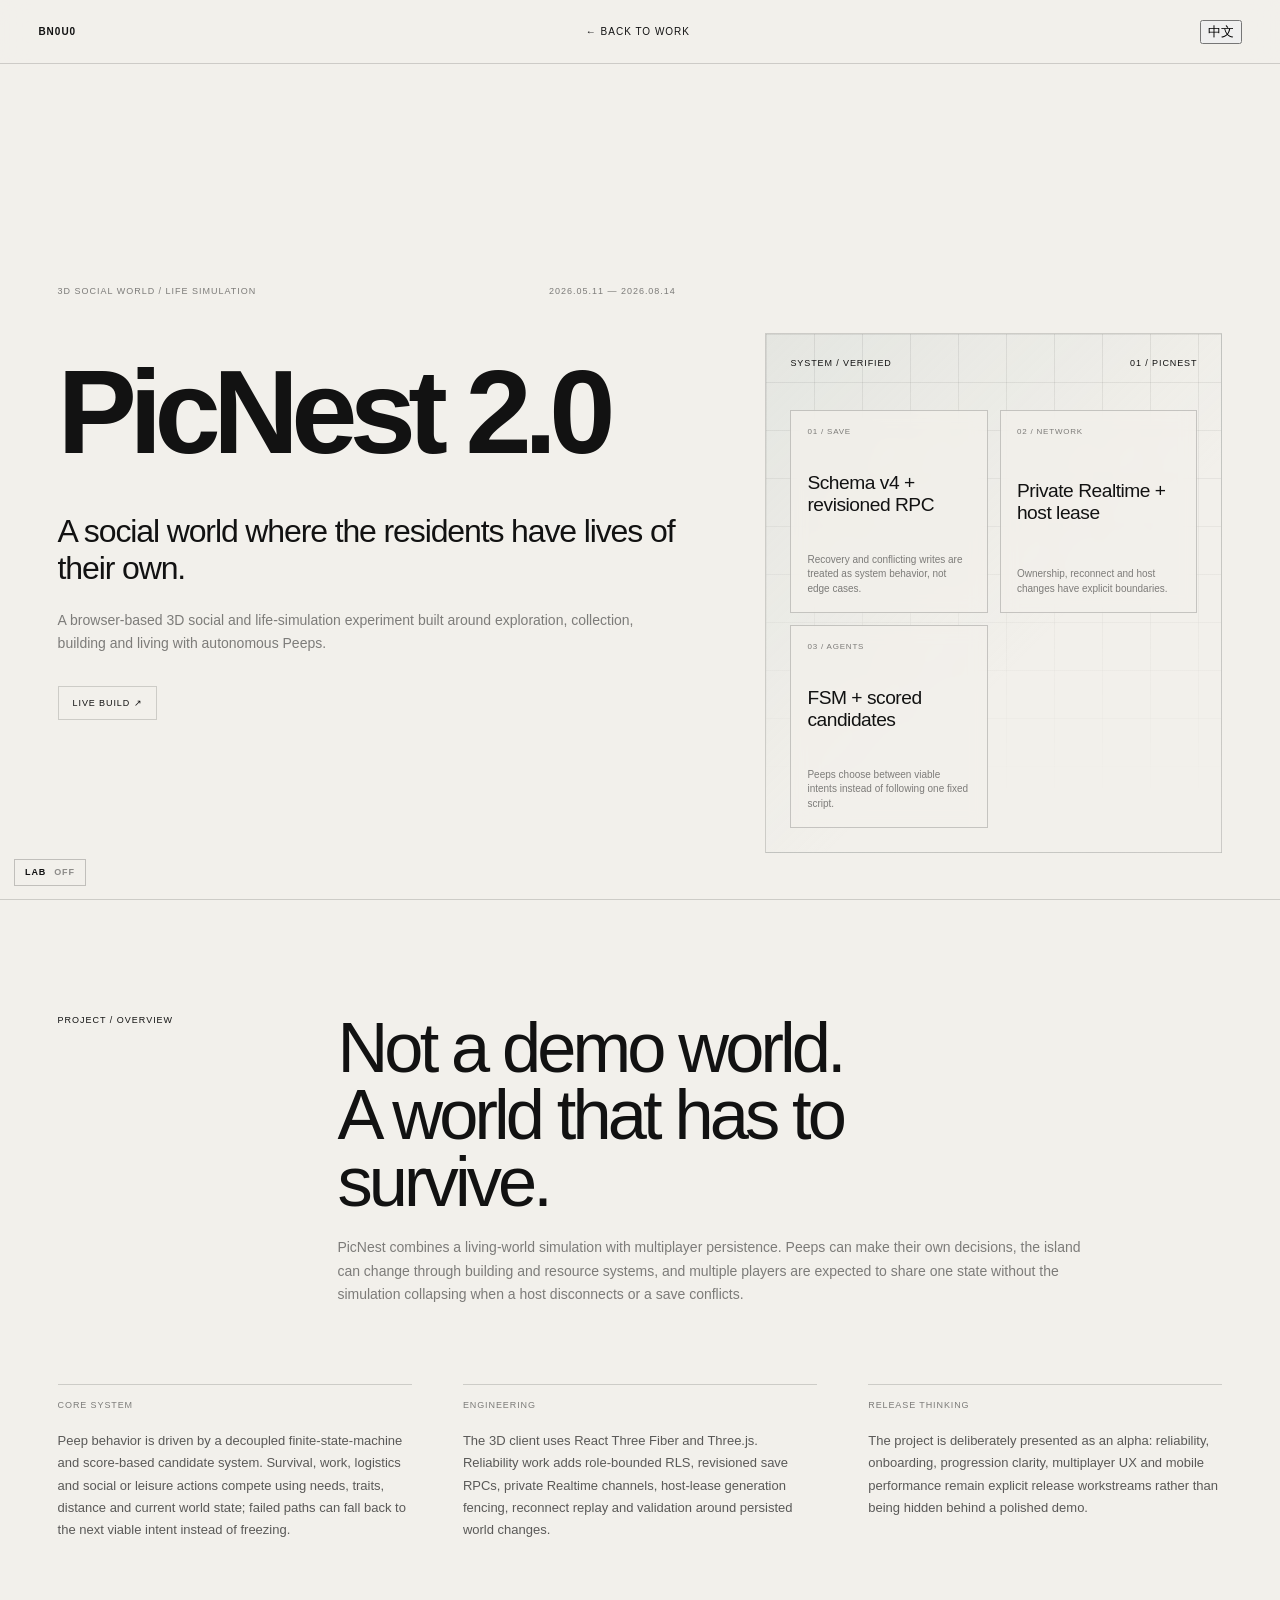
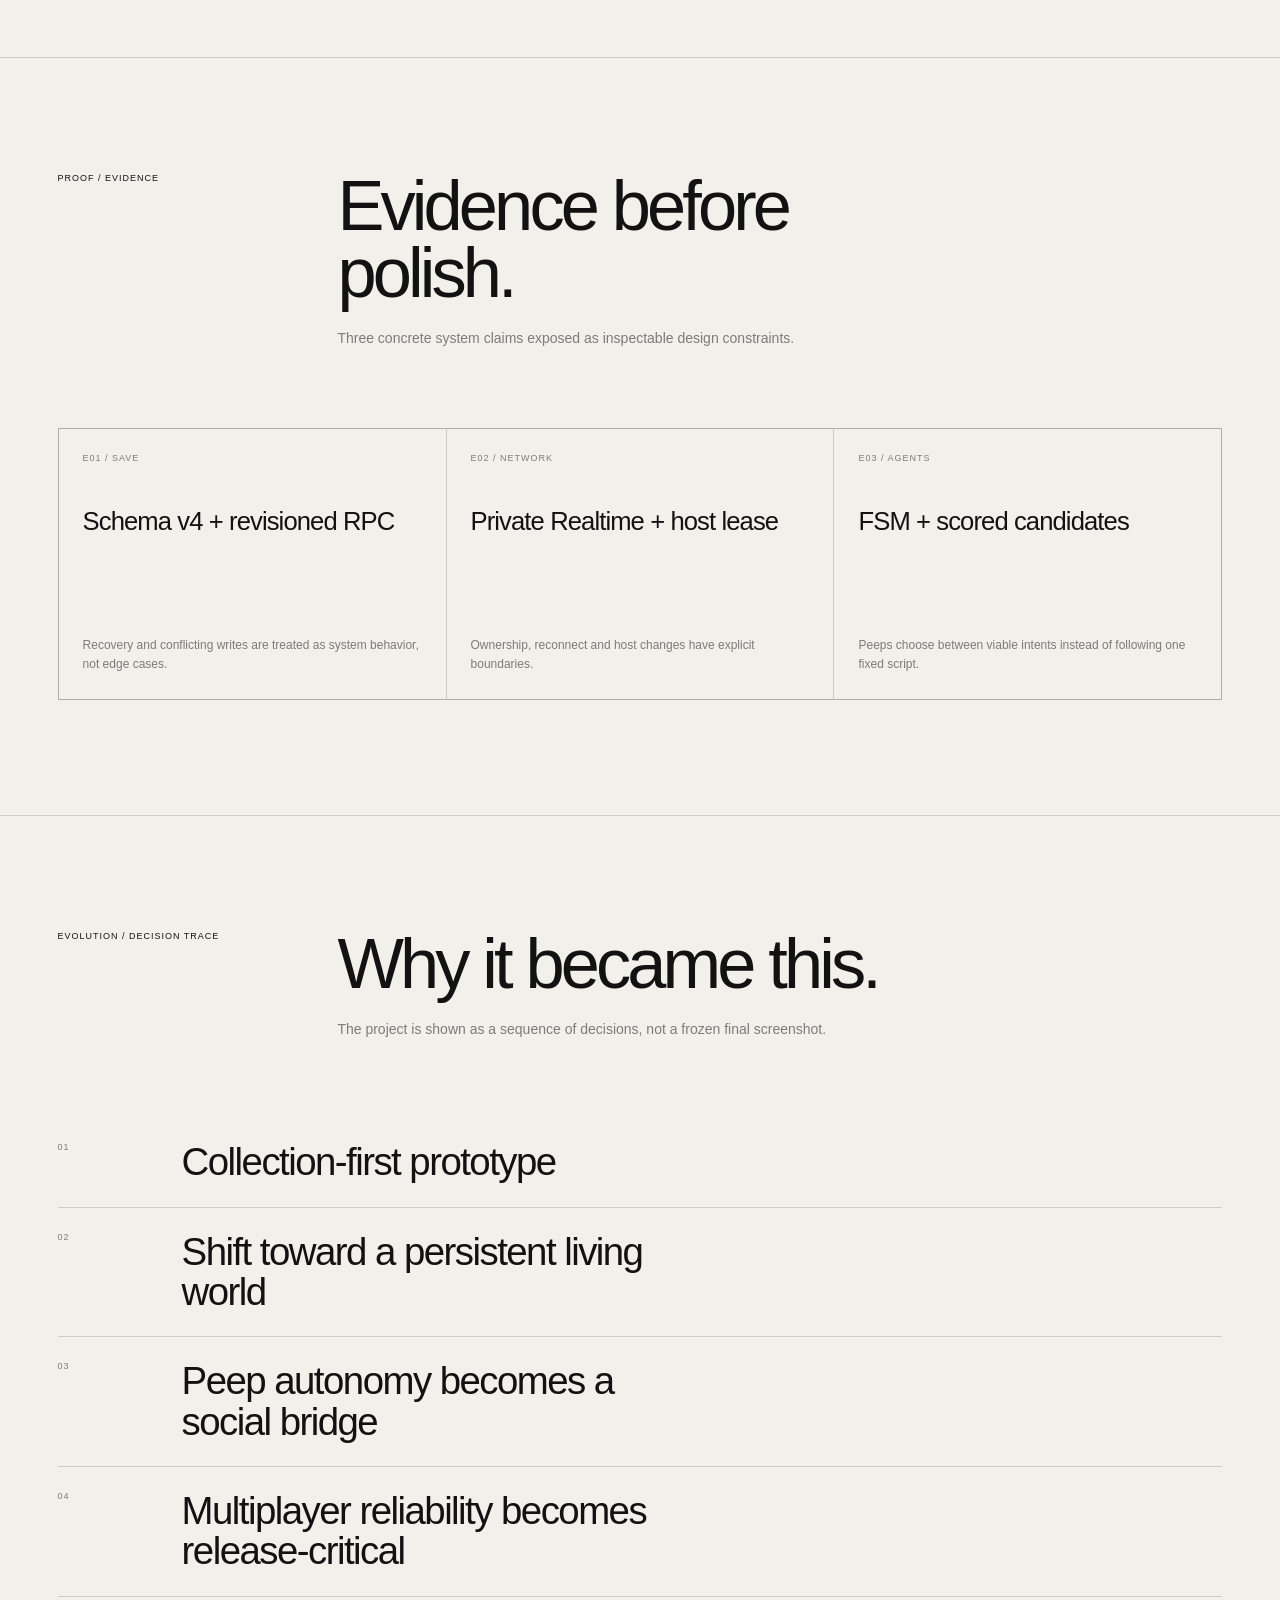
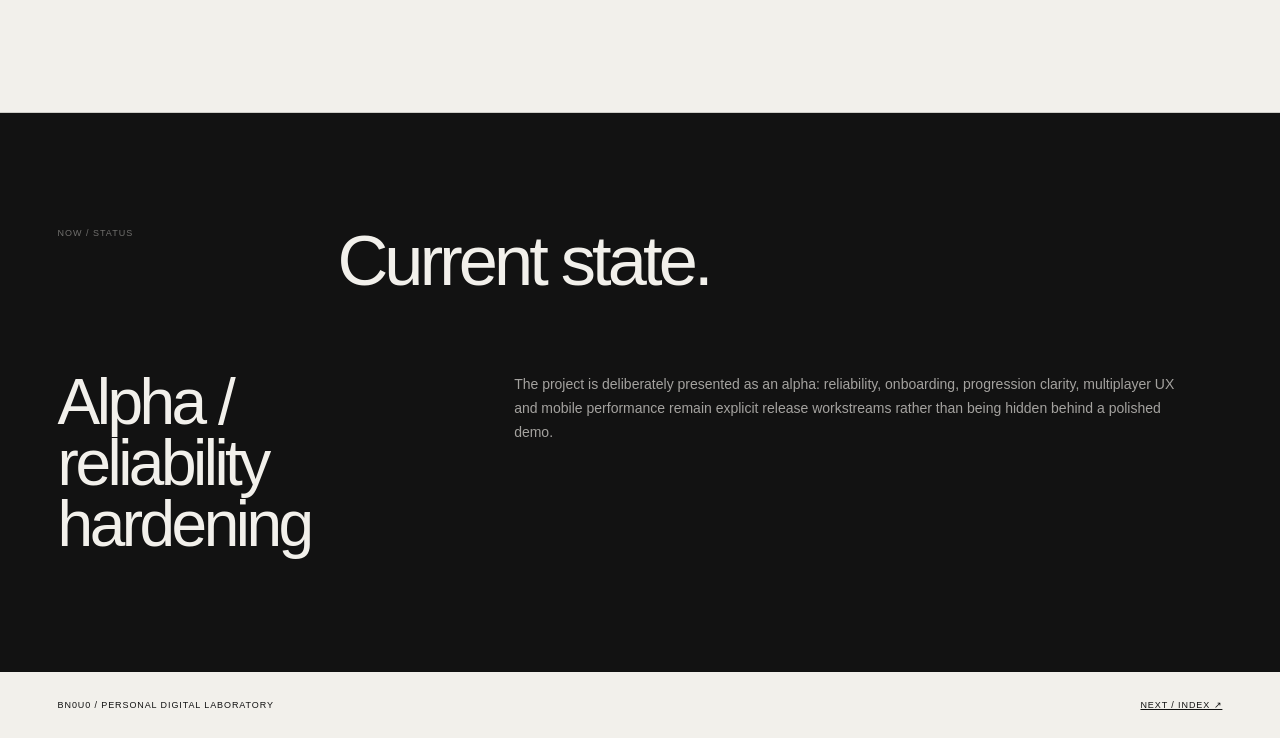
==== work/picnest.html @ 04b7c702 "Build digital lab foundation and case studies" ====
<!doctype html>
<html lang="en">
<head>
  <meta charset="UTF-8" />
  <meta name="viewport" content="width=device-width,initial-scale=1" />
  <meta name="theme-color" content="#f2f0eb" />
  <title>PicNest 2.0 — BN0U0</title>
  <meta name="description" content="PicNest 2.0 — a persistent 3D social world with autonomous Peeps, multiplayer state and reliability systems." />
  <link rel="canonical" href="https://personal-website-eta-navy-67.vercel.app/work/picnest" />
  <meta property="og:type" content="article" /><meta property="og:title" content="PicNest 2.0 — BN0U0" /><meta property="og:description" content="A persistent 3D social world with autonomous Peeps and hardened multiplayer." /><meta property="og:url" content="https://personal-website-eta-navy-67.vercel.app/work/picnest" />
  <link rel="icon" type="image/svg+xml" href="/assets/favicon.svg" />
  <link rel="stylesheet" href="/styles/project-page.css" /><link rel="stylesheet" href="/styles/lab-lens.css" />
  <script type="application/ld+json">{"@context":"https://schema.org","@type":"CreativeWork","name":"PicNest 2.0","creator":{"@type":"Person","name":"BN0U0"},"description":"A persistent 3D social world with autonomous Peeps and hardened multiplayer.","url":"https://personal-website-eta-navy-67.vercel.app/work/picnest"}</script>
</head>
<body data-project-page="picnest">
  <header class="case-header"><a class="case-header__brand" href="/">BN0U0</a><a class="case-back" href="/#work">← Back to work</a><button class="lang-toggle" type="button">中文</button></header>
  <main class="case-main">
    <section class="case-hero"><div class="case-hero__copy"><div class="case-kicker"><span class="case-kicker__type">3D social world / Life simulation</span><span class="case-period">2026.05.11 — 2026.08.14</span></div><h1 class="case-title">PicNest 2.0</h1><p class="case-headline">A social world where the residents have lives of their own.</p><p class="case-description">A browser-based 3D social and life-simulation experiment built around exploration, collection, building and living with autonomous Peeps.</p><div class="case-actions"><a href="https://picnest-2-0.vercel.app" target="_blank" rel="noopener noreferrer">LIVE BUILD ↗</a></div></div><div class="case-system"><div class="case-system__head"><span class="case-system__label">SYSTEM / VERIFIED</span><span>01 / PICNEST</span></div><div class="case-system__nodes"><article class="system-node"><span>01 / SAVE</span><strong>Schema v4 + revisioned RPC</strong><p>Recovery and conflicting writes are treated as system behavior.</p></article><article class="system-node"><span>02 / NETWORK</span><strong>Private Realtime + host lease</strong><p>Ownership, reconnect and host changes have explicit boundaries.</p></article><article class="system-node"><span>03 / AGENTS</span><strong>FSM + scored candidates</strong><p>Peeps choose between viable intents instead of one fixed script.</p></article></div></div></section>
    <section class="case-section"><div class="section-head"><span class="section-kicker" data-section-label="overview">PROJECT / OVERVIEW</span><div><h2>Not a demo world. A world that has to survive.</h2><p class="overview-copy">PicNest combines a living-world simulation with multiplayer persistence. Peeps can make their own decisions, the island can change through building and resource systems, and multiple players are expected to share one state without the simulation collapsing when a host disconnects or a save conflicts.</p></div></div><div class="story-grid"><article><h3>Core system</h3><p class="core-copy">Peep behavior is driven by a decoupled FSM and score-based candidate system.</p></article><article><h3>Engineering</h3><p class="engineering-copy">The client uses React Three Fiber and Three.js with revisioned persistence and private realtime boundaries.</p></article><article><h3>Release thinking</h3><p class="status-copy">Reliability, onboarding, progression clarity and mobile performance remain explicit alpha workstreams.</p></article></div></section>
    <section class="case-section"><div class="section-head"><span class="section-kicker" data-section-label="evidence">PROOF / EVIDENCE</span><div><h2>Evidence before polish.</h2><p>Three concrete system claims exposed as inspectable design constraints.</p></div></div><div class="evidence-grid"></div></section>
    <section class="case-section"><div class="section-head"><span class="section-kicker" data-section-label="decision">EVOLUTION / DECISION TRACE</span><div><h2>Why it became this.</h2><p>The project is shown as a sequence of decisions, not a frozen final screenshot.</p></div></div><ol class="decision-list"></ol></section>
    <section class="case-section case-status"><div class="section-head"><span class="section-kicker" data-section-label="status">NOW / STATUS</span><div><h2>Current state.</h2></div></div><div class="status-grid"><strong class="status-title">Alpha / reliability hardening</strong><p class="status-copy">Reliability, onboarding, progression clarity, multiplayer UX and mobile performance remain explicit release workstreams.</p></div></section>
  </main>
  <footer class="case-footer"><span>BN0U0 / PERSONAL DIGITAL LABORATORY</span><a href="/#work">NEXT / INDEX ↗</a></footer>
  <script src="/data/projects.js"></script><script src="/scripts/project-page.js"></script><script src="/scripts/lab-lens.js"></script>
</body></html>
---- styles/project-page.css ----
@view-transition{navigation:auto}
*{box-sizing:border-box}
:root{--paper:#f2f0eb;--ink:#121212;--muted:rgba(18,18,18,.52);--line:rgba(18,18,18,.16);--sage:#b4c2be;color-scheme:light}
html{background:var(--paper);color:var(--ink);font-family:Arial,Helvetica,sans-serif;scroll-behavior:smooth}
body{margin:0;background:var(--paper);color:var(--ink)}
a{color:inherit}
.case-header{position:fixed;inset:0 0 auto;z-index:20;height:64px;padding:0 clamp(18px,3vw,48px);display:flex;align-items:center;justify-content:space-between;border-bottom:1px solid var(--line);background:rgba(242,240,235,.88);backdrop-filter:blur(14px);-webkit-backdrop-filter:blur(14px)}
.case-header a{text-decoration:none;font-size:10px;letter-spacing:.1em;text-transform:uppercase}
.case-header__brand{font-weight:800}
.case-main{padding-top:64px}
.case-hero{min-height:calc(100svh - 64px);padding:clamp(42px,7vw,108px) clamp(18px,4.5vw,72px) 46px;display:grid;grid-template-columns:minmax(0,1.15fr) minmax(280px,.85fr);gap:clamp(42px,7vw,110px);align-items:end;border-bottom:1px solid var(--line)}
.case-hero__copy{align-self:center}
.case-kicker,.case-meta,.section-kicker,.evidence-card span,.decision-list span{font-size:9px;line-height:1.25;letter-spacing:.11em;text-transform:uppercase}
.case-kicker{display:flex;justify-content:space-between;gap:20px;color:var(--muted)}
.case-title{margin:clamp(34px,5vw,72px) 0 0;font-size:clamp(56px,9.3vw,154px);font-weight:600;line-height:.84;letter-spacing:-.065em;max-width:11ch;view-transition-name:project-title}
.case-headline{margin:clamp(30px,4vw,58px) 0 0;max-width:700px;font-size:clamp(21px,2.5vw,38px);line-height:1.15;letter-spacing:-.035em}
.case-description{margin:22px 0 0;max-width:650px;font-size:14px;line-height:1.7;color:var(--muted)}
.case-actions{margin-top:30px;display:flex;gap:9px;flex-wrap:wrap}.case-actions a{padding:11px 14px;border:1px solid var(--line);text-decoration:none;font-size:9px;letter-spacing:.1em;text-transform:uppercase;transition:background .25s ease,color .25s ease}.case-actions a:hover,.case-actions a:focus-visible{background:var(--ink);color:var(--paper)}
.case-system{min-height:520px;position:relative;padding:24px;border:1px solid var(--line);overflow:hidden;background:linear-gradient(135deg,rgba(180,194,190,.22),transparent 60%)}
.case-system::before{content:"";position:absolute;inset:0;background-image:linear-gradient(to right,rgba(18,18,18,.08) 1px,transparent 1px),linear-gradient(to bottom,rgba(18,18,18,.08) 1px,transparent 1px);background-size:48px 48px;mask-image:linear-gradient(to bottom,black,transparent 90%)}
.case-system__head{position:relative;z-index:2;display:flex;justify-content:space-between;font-size:9px;letter-spacing:.1em;text-transform:uppercase}
.case-system__nodes{position:absolute;inset:76px 24px 24px;display:grid;grid-template-columns:repeat(2,1fr);grid-auto-rows:1fr;gap:12px}
.system-node{position:relative;display:flex;flex-direction:column;justify-content:space-between;padding:16px;border:1px solid rgba(18,18,18,.2);background:rgba(242,240,235,.78);backdrop-filter:blur(8px)}
.system-node span{font-size:8px;letter-spacing:.1em;color:var(--muted)}.system-node strong{font-size:clamp(15px,1.5vw,22px);font-weight:500;letter-spacing:-.025em}.system-node p{margin:0;font-size:10px;line-height:1.45;color:var(--muted)}
.case-section{padding:clamp(68px,9vw,140px) clamp(18px,4.5vw,72px);border-bottom:1px solid var(--line)}
.section-head{display:grid;grid-template-columns:minmax(120px,.28fr) 1fr;gap:32px;align-items:start;margin-bottom:clamp(42px,6vw,86px)}
.section-head h2{margin:0;font-size:clamp(34px,5.5vw,86px);line-height:.95;letter-spacing:-.055em;font-weight:500;max-width:14ch}.section-head p{margin:20px 0 0;max-width:750px;font-size:14px;line-height:1.7;color:var(--muted)}
.story-grid{display:grid;grid-template-columns:repeat(3,minmax(0,1fr));gap:clamp(24px,4vw,64px)}.story-grid article{border-top:1px solid var(--line);padding-top:15px}.story-grid h3{margin:0;font-size:9px;letter-spacing:.1em;text-transform:uppercase;font-weight:500;color:var(--muted)}.story-grid p{margin:20px 0 0;font-size:13px;line-height:1.72;color:rgba(18,18,18,.68)}
.evidence-grid{display:grid;grid-template-columns:repeat(3,minmax(0,1fr));gap:1px;background:var(--line);border:1px solid var(--line)}.evidence-card{min-height:270px;padding:24px;background:var(--paper);display:flex;flex-direction:column}.evidence-card span{color:var(--muted)}.evidence-card strong{margin-top:44px;font-size:clamp(20px,2vw,30px);line-height:1.05;letter-spacing:-.035em;font-weight:500}.evidence-card p{margin:auto 0 0;padding-top:40px;font-size:12px;line-height:1.6;color:var(--muted)}
.decision-list{list-style:none;margin:0;padding:0}.decision-list li{display:grid;grid-template-columns:100px 1fr;gap:24px;padding:24px 0;border-bottom:1px solid var(--line)}.decision-list span{color:var(--muted)}.decision-list p{margin:0;font-size:clamp(22px,3vw,46px);line-height:1.05;letter-spacing:-.04em;max-width:22ch}
.case-status{background:var(--ink);color:var(--paper)}.case-status .section-kicker,.case-status .case-meta{color:rgba(242,240,235,.42)}.status-grid{display:grid;grid-template-columns:.5fr 1fr;gap:clamp(32px,8vw,120px)}.status-grid strong{font-size:clamp(30px,5vw,76px);font-weight:500;letter-spacing:-.055em;line-height:.96}.status-grid p{margin:0;max-width:680px;color:rgba(242,240,235,.65);font-size:14px;line-height:1.72}
.case-footer{padding:28px clamp(18px,4.5vw,72px);display:flex;justify-content:space-between;gap:22px;font-size:9px;letter-spacing:.1em;text-transform:uppercase}
@media(max-width:850px){.case-hero{grid-template-columns:1fr;min-height:auto}.case-system{min-height:460px}.story-grid,.evidence-grid{grid-template-columns:1fr}.section-head,.status-grid{grid-template-columns:1fr}.decision-list li{grid-template-columns:54px 1fr}.case-title{font-size:clamp(50px,18vw,100px)}.case-footer{flex-direction:column}.case-system__nodes{grid-template-columns:1fr 1fr}}
@media(max-width:520px){.case-system__nodes{grid-template-columns:1fr;grid-auto-rows:auto}.case-system{min-height:690px}.system-node{min-height:125px}.case-kicker{flex-direction:column;gap:5px}.case-header{height:58px}.case-main{padding-top:58px}}
@media(prefers-reduced-motion:reduce){html{scroll-behavior:auto}::view-transition-group(*),::view-transition-old(*),::view-transition-new(*){animation-duration:.01ms!important}}
---- styles/lab-lens.css ----
.lab-lens-toggle{
  position:fixed;left:14px;bottom:14px;z-index:2147483000;
  display:flex;gap:8px;align-items:center;
  border:1px solid rgba(18,18,18,.22);background:rgba(242,240,235,.88);color:#121212;
  padding:8px 10px;font:600 9px/1 Arial,sans-serif;letter-spacing:.1em;
  backdrop-filter:blur(12px);-webkit-backdrop-filter:blur(12px);cursor:pointer;
}
.lab-lens-toggle__state{opacity:.45}
.is-lab-lens .lab-lens-toggle__state{opacity:1}
.lab-lens{position:fixed;inset:0;z-index:2147482000;pointer-events:none;opacity:0;visibility:hidden;transition:opacity 180ms linear,visibility 0s linear 180ms;color:#121212}
.is-lab-lens .lab-lens{opacity:1;visibility:visible;transition:opacity 180ms linear,visibility 0s}
.lab-lens__grid{position:absolute;inset:0;background-image:linear-gradient(to right,rgba(18,18,18,.085) 1px,transparent 1px),linear-gradient(to bottom,rgba(18,18,18,.055) 1px,transparent 1px);background-size:calc(100vw/12) 100%,100% 8vh;mix-blend-mode:multiply}
.lab-lens__cross{position:absolute;background:rgba(18,18,18,.28)}
.lab-lens__cross.x{left:0;right:0;top:50%;height:1px}
.lab-lens__cross.y{top:0;bottom:0;left:50%;width:1px}
.lab-lens__panel{position:absolute;right:14px;bottom:14px;width:min(360px,calc(100vw - 28px));padding:16px;background:rgba(242,240,235,.94);border:1px solid rgba(18,18,18,.2);backdrop-filter:blur(16px);-webkit-backdrop-filter:blur(16px)}
.lab-lens__panel>div:first-child{display:flex;justify-content:space-between;gap:18px;padding-bottom:12px;border-bottom:1px solid rgba(18,18,18,.16)}
.lab-lens__panel span,.lab-lens__panel dt,.lab-lens__panel p{font:500 8px/1.35 Arial,sans-serif;letter-spacing:.1em;text-transform:uppercase}
.lab-lens__panel strong{font:600 9px/1.2 Arial,sans-serif;letter-spacing:.06em}
.lab-lens__panel dl{margin:12px 0 0;display:grid;gap:0}
.lab-lens__panel dl>div{display:grid;grid-template-columns:82px 1fr;gap:12px;padding:8px 0;border-bottom:1px solid rgba(18,18,18,.09)}
.lab-lens__panel dt{opacity:.42}.lab-lens__panel dd{margin:0;font:500 9px/1.35 ui-monospace,SFMono-Regular,Menlo,monospace;overflow-wrap:anywhere}
.lab-lens__panel p{margin:12px 0 0;opacity:.45}.lab-lens__panel kbd{font:inherit;border:1px solid rgba(18,18,18,.25);padding:1px 4px}
@media(max-width:700px){.lab-lens-toggle{left:10px;bottom:10px}.lab-lens__panel{right:10px;bottom:52px;width:calc(100vw - 20px)}.lab-lens__grid{background-size:25vw 100%,100% 10vh}}
@media(prefers-reduced-motion:reduce){.lab-lens{transition:none}}
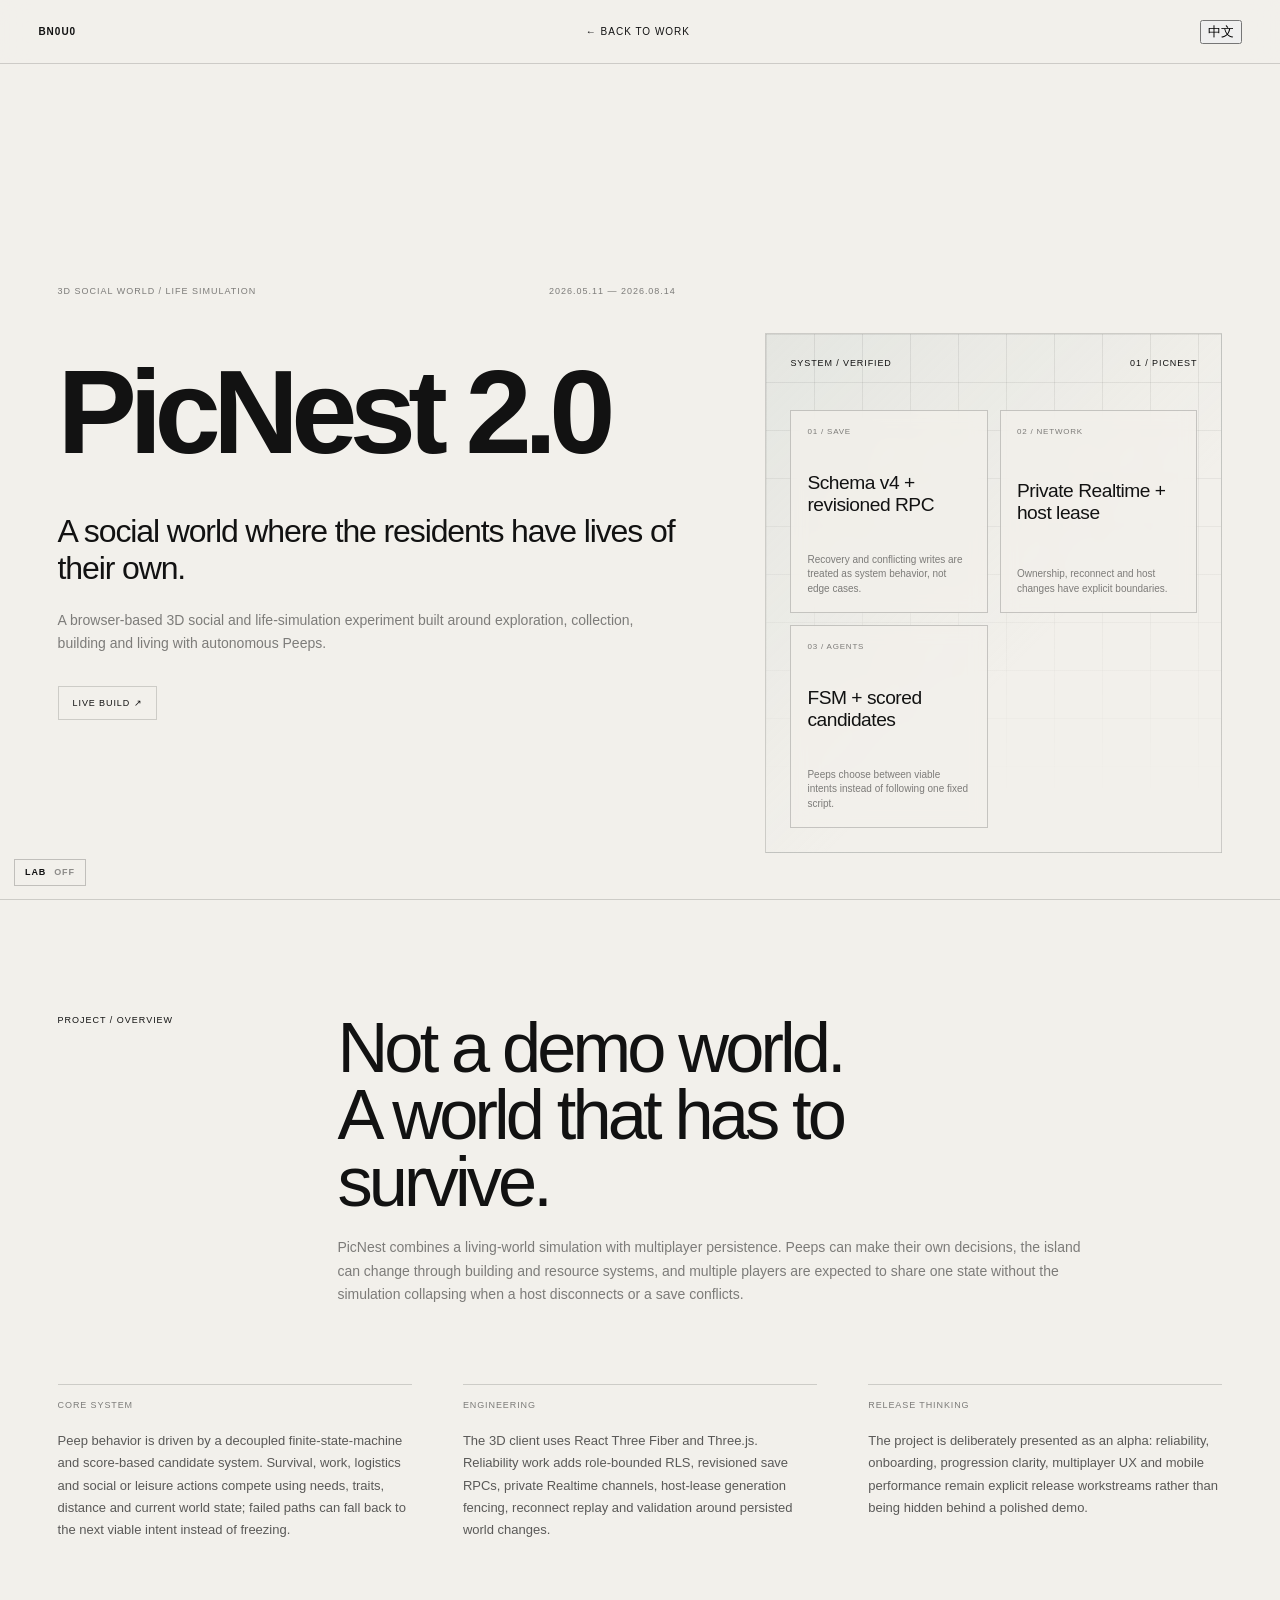
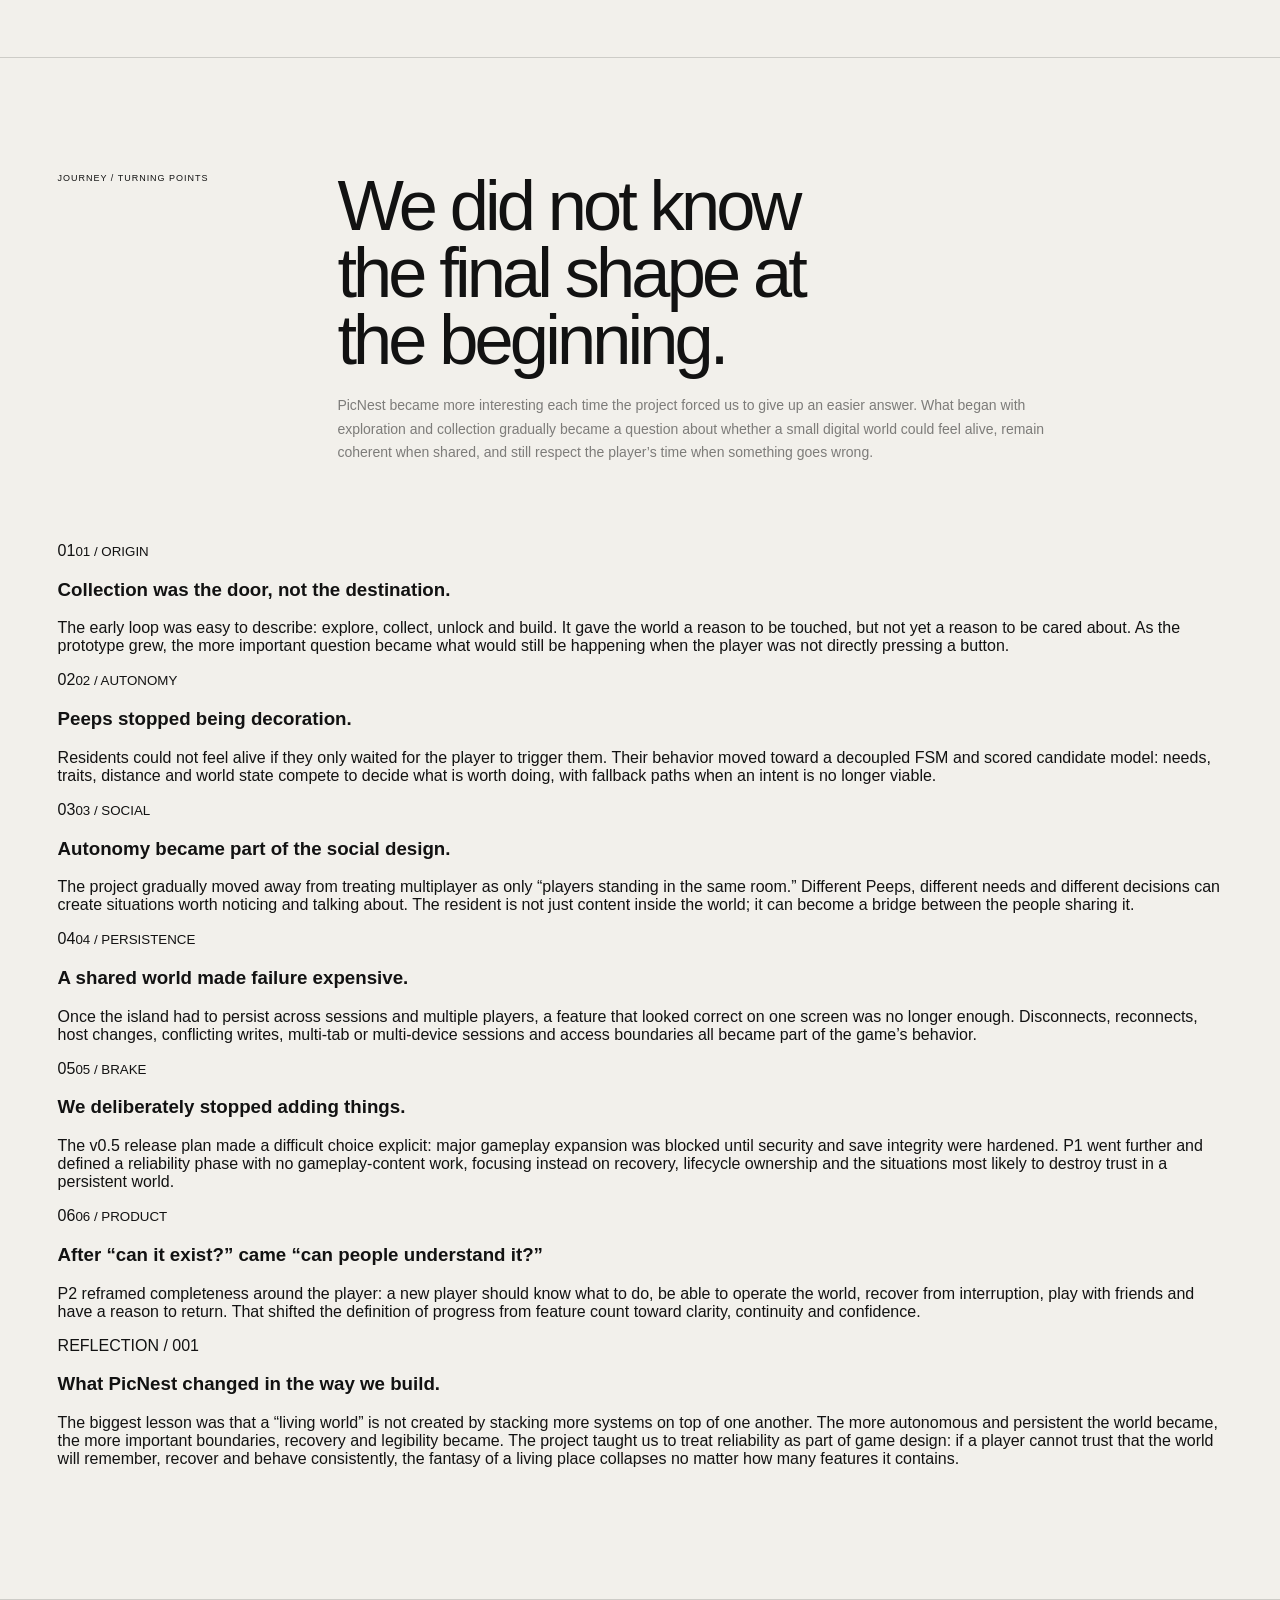
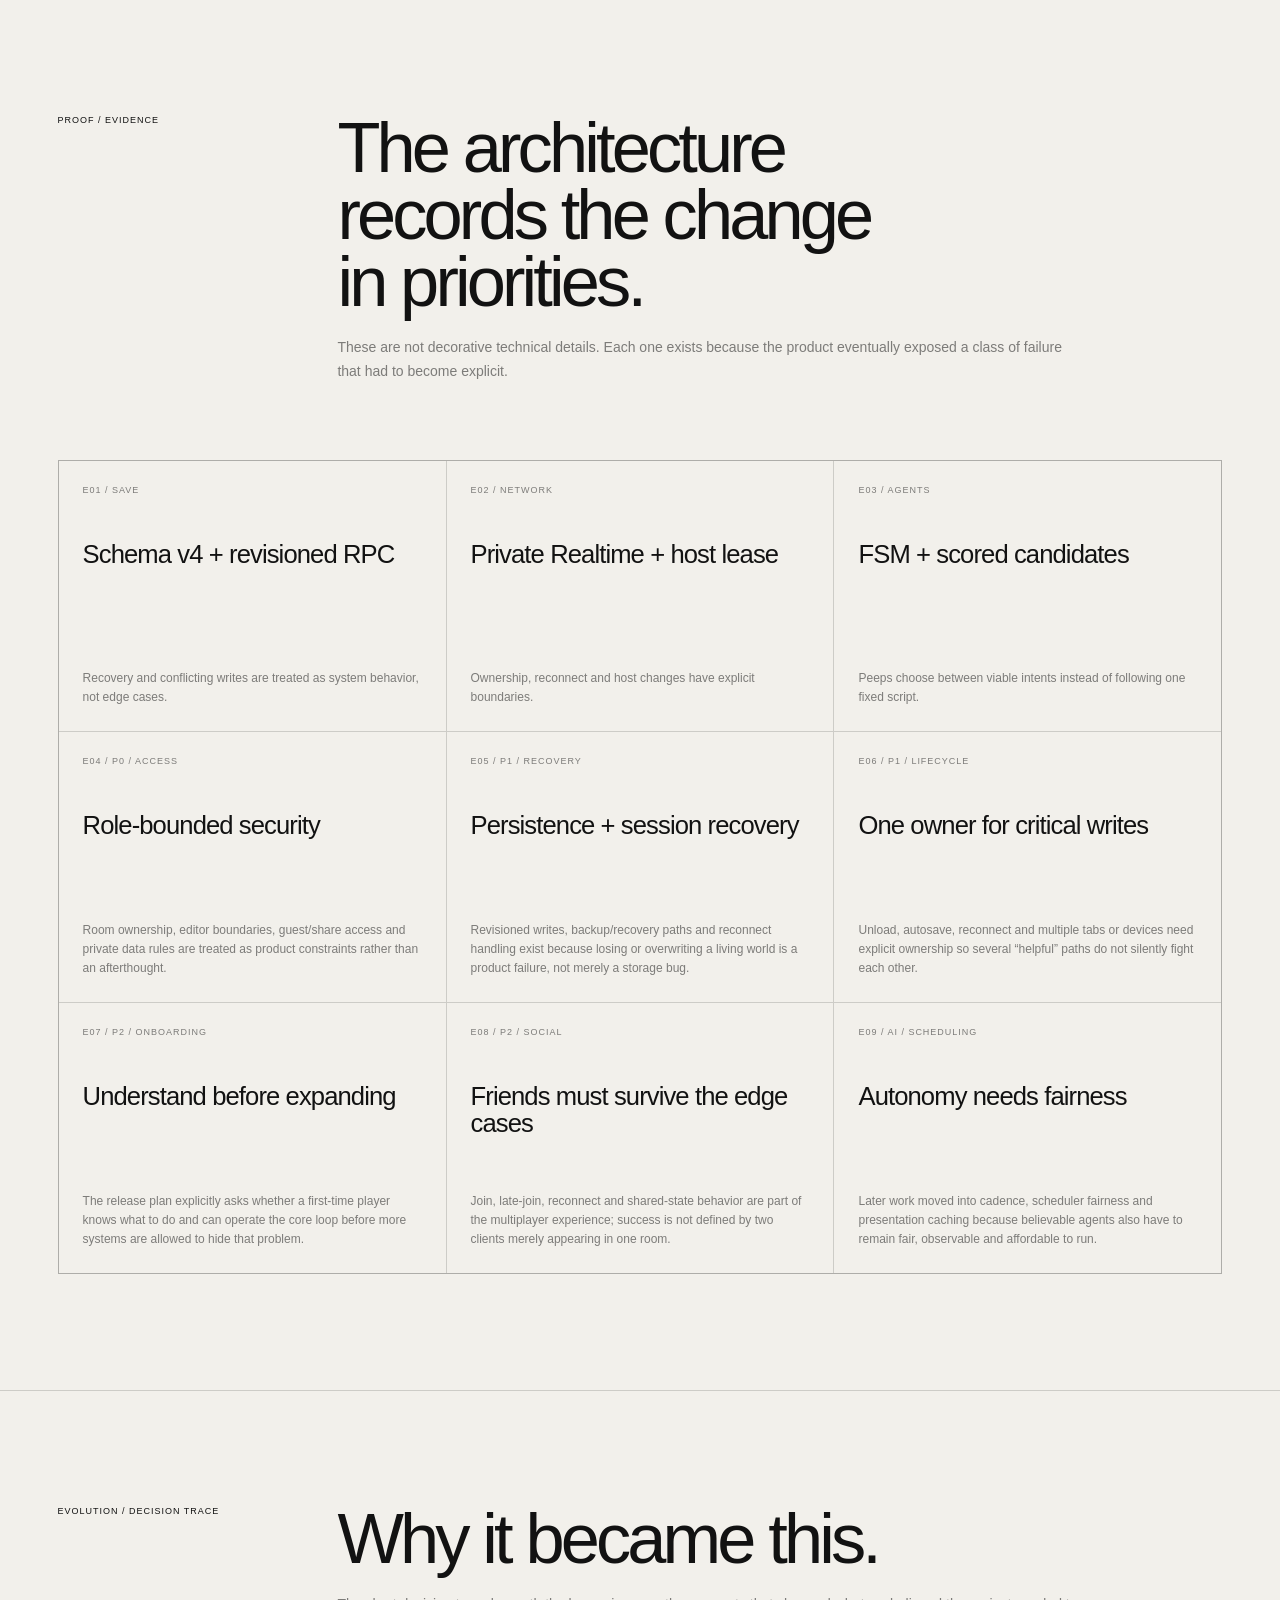
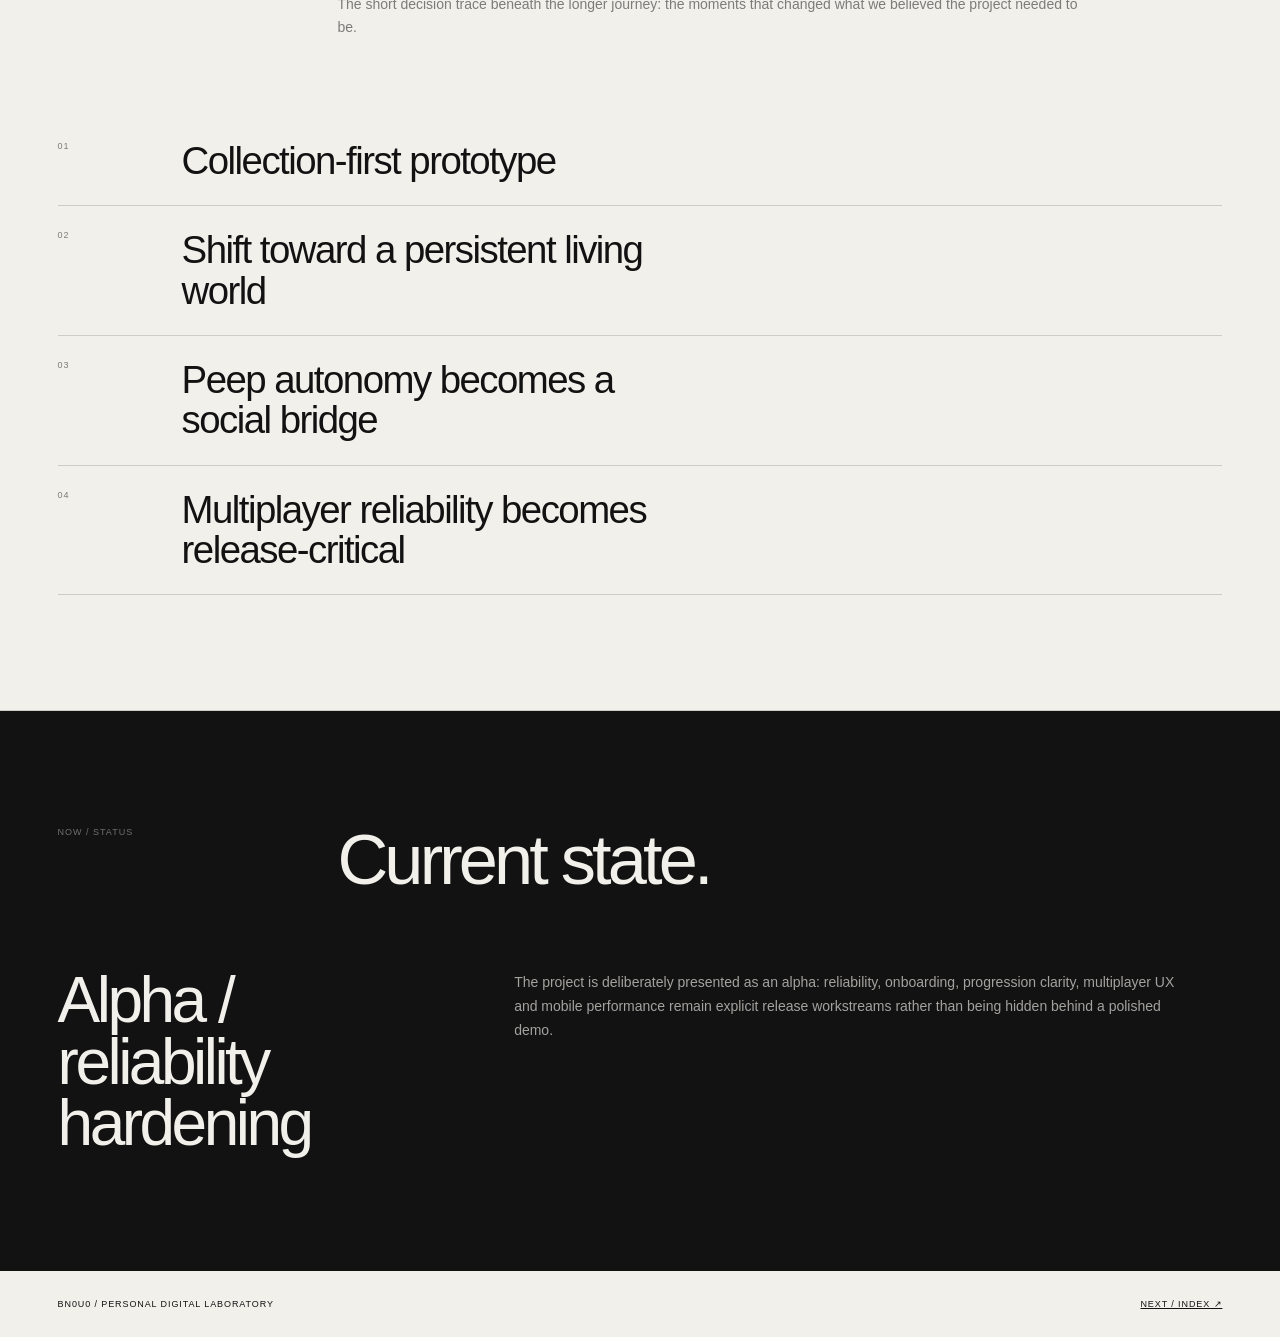
==== commit b5a43675: "Expand PicNest standalone case study structure" ====
--- a/work/picnest.html
+++ b/work/picnest.html
@@ -5,22 +5,93 @@
   <meta name="viewport" content="width=device-width,initial-scale=1" />
   <meta name="theme-color" content="#f2f0eb" />
   <title>PicNest 2.0 — BN0U0</title>
-  <meta name="description" content="PicNest 2.0 — a persistent 3D social world with autonomous Peeps, multiplayer state and reliability systems." />
+  <meta name="description" content="PicNest 2.0 — the evolution of a collection prototype into a persistent 3D social world with autonomous Peeps, multiplayer reliability and explicit release gates." />
   <link rel="canonical" href="https://personal-website-eta-navy-67.vercel.app/work/picnest" />
-  <meta property="og:type" content="article" /><meta property="og:title" content="PicNest 2.0 — BN0U0" /><meta property="og:description" content="A persistent 3D social world with autonomous Peeps and hardened multiplayer." /><meta property="og:url" content="https://personal-website-eta-navy-67.vercel.app/work/picnest" />
+  <meta property="og:type" content="article" />
+  <meta property="og:title" content="PicNest 2.0 — BN0U0" />
+  <meta property="og:description" content="How a collection prototype became a persistent living world — and why reliability eventually became part of the game design." />
+  <meta property="og:url" content="https://personal-website-eta-navy-67.vercel.app/work/picnest" />
   <link rel="icon" type="image/svg+xml" href="/assets/favicon.svg" />
-  <link rel="stylesheet" href="/styles/project-page.css" /><link rel="stylesheet" href="/styles/lab-lens.css" />
-  <script type="application/ld+json">{"@context":"https://schema.org","@type":"CreativeWork","name":"PicNest 2.0","creator":{"@type":"Person","name":"BN0U0"},"description":"A persistent 3D social world with autonomous Peeps and hardened multiplayer.","url":"https://personal-website-eta-navy-67.vercel.app/work/picnest"}</script>
+  <link rel="stylesheet" href="/styles/project-page.css" />
+  <link rel="stylesheet" href="/styles/lab-lens.css" />
+  <script type="application/ld+json">{"@context":"https://schema.org","@type":"CreativeWork","name":"PicNest 2.0","creator":{"@type":"Person","name":"BN0U0"},"description":"The evolution of a collection prototype into a persistent 3D social world with autonomous Peeps and multiplayer reliability systems.","url":"https://personal-website-eta-navy-67.vercel.app/work/picnest"}</script>
 </head>
 <body data-project-page="picnest">
-  <header class="case-header"><a class="case-header__brand" href="/">BN0U0</a><a class="case-back" href="/#work">← Back to work</a><button class="lang-toggle" type="button">中文</button></header>
+  <header class="case-header">
+    <a class="case-header__brand" href="/">BN0U0</a>
+    <a class="case-back" href="/#work">← Back to work</a>
+    <button class="lang-toggle" type="button">中文</button>
+  </header>
+
   <main class="case-main">
-    <section class="case-hero"><div class="case-hero__copy"><div class="case-kicker"><span class="case-kicker__type">3D social world / Life simulation</span><span class="case-period">2026.05.11 — 2026.08.14</span></div><h1 class="case-title">PicNest 2.0</h1><p class="case-headline">A social world where the residents have lives of their own.</p><p class="case-description">A browser-based 3D social and life-simulation experiment built around exploration, collection, building and living with autonomous Peeps.</p><div class="case-actions"><a href="https://picnest-2-0.vercel.app" target="_blank" rel="noopener noreferrer">LIVE BUILD ↗</a></div></div><div class="case-system"><div class="case-system__head"><span class="case-system__label">SYSTEM / VERIFIED</span><span>01 / PICNEST</span></div><div class="case-system__nodes"><article class="system-node"><span>01 / SAVE</span><strong>Schema v4 + revisioned RPC</strong><p>Recovery and conflicting writes are treated as system behavior.</p></article><article class="system-node"><span>02 / NETWORK</span><strong>Private Realtime + host lease</strong><p>Ownership, reconnect and host changes have explicit boundaries.</p></article><article class="system-node"><span>03 / AGENTS</span><strong>FSM + scored candidates</strong><p>Peeps choose between viable intents instead of one fixed script.</p></article></div></div></section>
-    <section class="case-section"><div class="section-head"><span class="section-kicker" data-section-label="overview">PROJECT / OVERVIEW</span><div><h2>Not a demo world. A world that has to survive.</h2><p class="overview-copy">PicNest combines a living-world simulation with multiplayer persistence. Peeps can make their own decisions, the island can change through building and resource systems, and multiple players are expected to share one state without the simulation collapsing when a host disconnects or a save conflicts.</p></div></div><div class="story-grid"><article><h3>Core system</h3><p class="core-copy">Peep behavior is driven by a decoupled FSM and score-based candidate system.</p></article><article><h3>Engineering</h3><p class="engineering-copy">The client uses React Three Fiber and Three.js with revisioned persistence and private realtime boundaries.</p></article><article><h3>Release thinking</h3><p class="status-copy">Reliability, onboarding, progression clarity and mobile performance remain explicit alpha workstreams.</p></article></div></section>
-    <section class="case-section"><div class="section-head"><span class="section-kicker" data-section-label="evidence">PROOF / EVIDENCE</span><div><h2>Evidence before polish.</h2><p>Three concrete system claims exposed as inspectable design constraints.</p></div></div><div class="evidence-grid"></div></section>
-    <section class="case-section"><div class="section-head"><span class="section-kicker" data-section-label="decision">EVOLUTION / DECISION TRACE</span><div><h2>Why it became this.</h2><p>The project is shown as a sequence of decisions, not a frozen final screenshot.</p></div></div><ol class="decision-list"></ol></section>
-    <section class="case-section case-status"><div class="section-head"><span class="section-kicker" data-section-label="status">NOW / STATUS</span><div><h2>Current state.</h2></div></div><div class="status-grid"><strong class="status-title">Alpha / reliability hardening</strong><p class="status-copy">Reliability, onboarding, progression clarity, multiplayer UX and mobile performance remain explicit release workstreams.</p></div></section>
+    <section class="case-hero">
+      <div class="case-hero__copy">
+        <div class="case-kicker"><span class="case-kicker__type">3D social world / Life simulation</span><span class="case-period">2026.05.11 — 2026.08.14</span></div>
+        <h1 class="case-title">PicNest 2.0</h1>
+        <p class="case-headline">A social world where the residents have lives of their own.</p>
+        <p class="case-description">A browser-based 3D social and life-simulation experiment built around exploration, collection, building and living with autonomous Peeps.</p>
+        <div class="case-actions"><a href="https://picnest-2-0.vercel.app" target="_blank" rel="noopener noreferrer">LIVE BUILD ↗</a></div>
+      </div>
+      <div class="case-system">
+        <div class="case-system__head"><span class="case-system__label">SYSTEM / VERIFIED</span><span>01 / PICNEST</span></div>
+        <div class="case-system__nodes">
+          <article class="system-node"><span>01 / SAVE</span><strong>Revisioned persistence</strong><p>Recovery and conflicting writes are treated as system behavior.</p></article>
+          <article class="system-node"><span>02 / NETWORK</span><strong>Private Realtime + host lease</strong><p>Ownership, reconnect and host changes have explicit boundaries.</p></article>
+          <article class="system-node"><span>03 / AGENTS</span><strong>FSM + scored candidates</strong><p>Peeps choose between viable intents instead of one fixed script.</p></article>
+        </div>
+      </div>
+    </section>
+
+    <section class="case-section">
+      <div class="section-head">
+        <span class="section-kicker" data-section-label="overview">PROJECT / OVERVIEW</span>
+        <div><h2>Not a demo world. A world that has to survive.</h2><p class="overview-copy">PicNest combines a living-world simulation with multiplayer persistence. Peeps can make their own decisions, the island can change through building and resource systems, and multiple players are expected to share one state without the simulation collapsing when a host disconnects or a save conflicts.</p></div>
+      </div>
+      <div class="story-grid">
+        <article><h3>Core system</h3><p class="core-copy">Peep behavior is driven by a decoupled FSM and score-based candidate system.</p></article>
+        <article><h3>Engineering</h3><p class="engineering-copy">The client uses React Three Fiber and Three.js with revisioned persistence and private realtime boundaries.</p></article>
+        <article><h3>Release thinking</h3><p class="status-copy">Reliability, onboarding, progression clarity and mobile performance remain explicit alpha workstreams.</p></article>
+      </div>
+    </section>
+
+    <section class="case-section case-journey">
+      <div class="section-head case-journey__head">
+        <span class="section-kicker journey-label">JOURNEY / TURNING POINTS</span>
+        <div><h2 class="journey-title">We did not know the final shape at the beginning.</h2><p class="journey-intro">PicNest became more interesting each time the project forced us to give up an easier answer.</p></div>
+      </div>
+      <div class="journey-list"></div>
+      <div class="journey-reflection">
+        <span>REFLECTION / 001</span>
+        <div><h3 class="journey-reflection__title">What PicNest changed in the way we build.</h3><p class="journey-reflection__copy">A living world is not created by stacking more systems on top of one another.</p></div>
+      </div>
+    </section>
+
+    <section class="case-section">
+      <div class="section-head">
+        <span class="section-kicker" data-section-label="evidence">PROOF / EVIDENCE</span>
+        <div><h2 class="evidence-title">The architecture records the change in priorities.</h2><p class="evidence-intro">Concrete system constraints produced by real classes of failure.</p></div>
+      </div>
+      <div class="evidence-grid"></div>
+    </section>
+
+    <section class="case-section">
+      <div class="section-head">
+        <span class="section-kicker" data-section-label="decision">EVOLUTION / DECISION TRACE</span>
+        <div><h2>Why it became this.</h2><p>The short decision trace beneath the longer journey: the moments that changed what we believed the project needed to be.</p></div>
+      </div>
+      <ol class="decision-list"></ol>
+    </section>
+
+    <section class="case-section case-status">
+      <div class="section-head"><span class="section-kicker" data-section-label="status">NOW / STATUS</span><div><h2>Current state.</h2></div></div>
+      <div class="status-grid"><strong class="status-title">Alpha / reliability hardening</strong><p class="status-copy">Reliability, onboarding, progression clarity, multiplayer UX and mobile performance remain explicit release workstreams.</p></div>
+    </section>
   </main>
+
   <footer class="case-footer"><span>BN0U0 / PERSONAL DIGITAL LABORATORY</span><a href="/#work">NEXT / INDEX ↗</a></footer>
-  <script src="/data/projects.js"></script><script src="/scripts/project-page.js"></script><script src="/scripts/lab-lens.js"></script>
-</body></html>+  <script src="/data/projects.js"></script>
+  <script src="/data/picnest-case.js"></script>
+  <script src="/scripts/project-page.js"></script>
+  <script src="/scripts/lab-lens.js"></script>
+</body>
+</html>
--- a/styles/lab-lens.css
+++ b/styles/lab-lens.css
@@ -21,5 +21,17 @@
 .lab-lens__panel dl>div{display:grid;grid-template-columns:82px 1fr;gap:12px;padding:8px 0;border-bottom:1px solid rgba(18,18,18,.09)}
 .lab-lens__panel dt{opacity:.42}.lab-lens__panel dd{margin:0;font:500 9px/1.35 ui-monospace,SFMono-Regular,Menlo,monospace;overflow-wrap:anywhere}
 .lab-lens__panel p{margin:12px 0 0;opacity:.45}.lab-lens__panel kbd{font:inherit;border:1px solid rgba(18,18,18,.25);padding:1px 4px}
+
+/* Accessibility polish: hierarchy is expressed through ink, not parent opacity.
+   Parent opacity blended otherwise-compliant small text back below WCAG AA. */
+.work-more{opacity:1!important}
+.work-more__label,.work-more__meta{color:#696762!important}
+.work-more:hover .work-more__label,.work-more:focus-visible .work-more__label,
+.work-more:hover .work-more__meta,.work-more:focus-visible .work-more__meta{color:#121212!important}
+.section-scroll-cue{opacity:1!important;color:#696762!important}
+.manifesto .section-scroll-cue,.about-ai .section-scroll-cue{opacity:1!important;color:#85827b!important}
+.manifesto .section-scroll-cue:hover,.manifesto .section-scroll-cue:focus-visible,
+.about-ai .section-scroll-cue:hover,.about-ai .section-scroll-cue:focus-visible{color:#f2f0eb!important}
+
 @media(max-width:700px){.lab-lens-toggle{left:10px;bottom:10px}.lab-lens__panel{right:10px;bottom:52px;width:calc(100vw - 20px)}.lab-lens__grid{background-size:25vw 100%,100% 10vh}}
 @media(prefers-reduced-motion:reduce){.lab-lens{transition:none}}
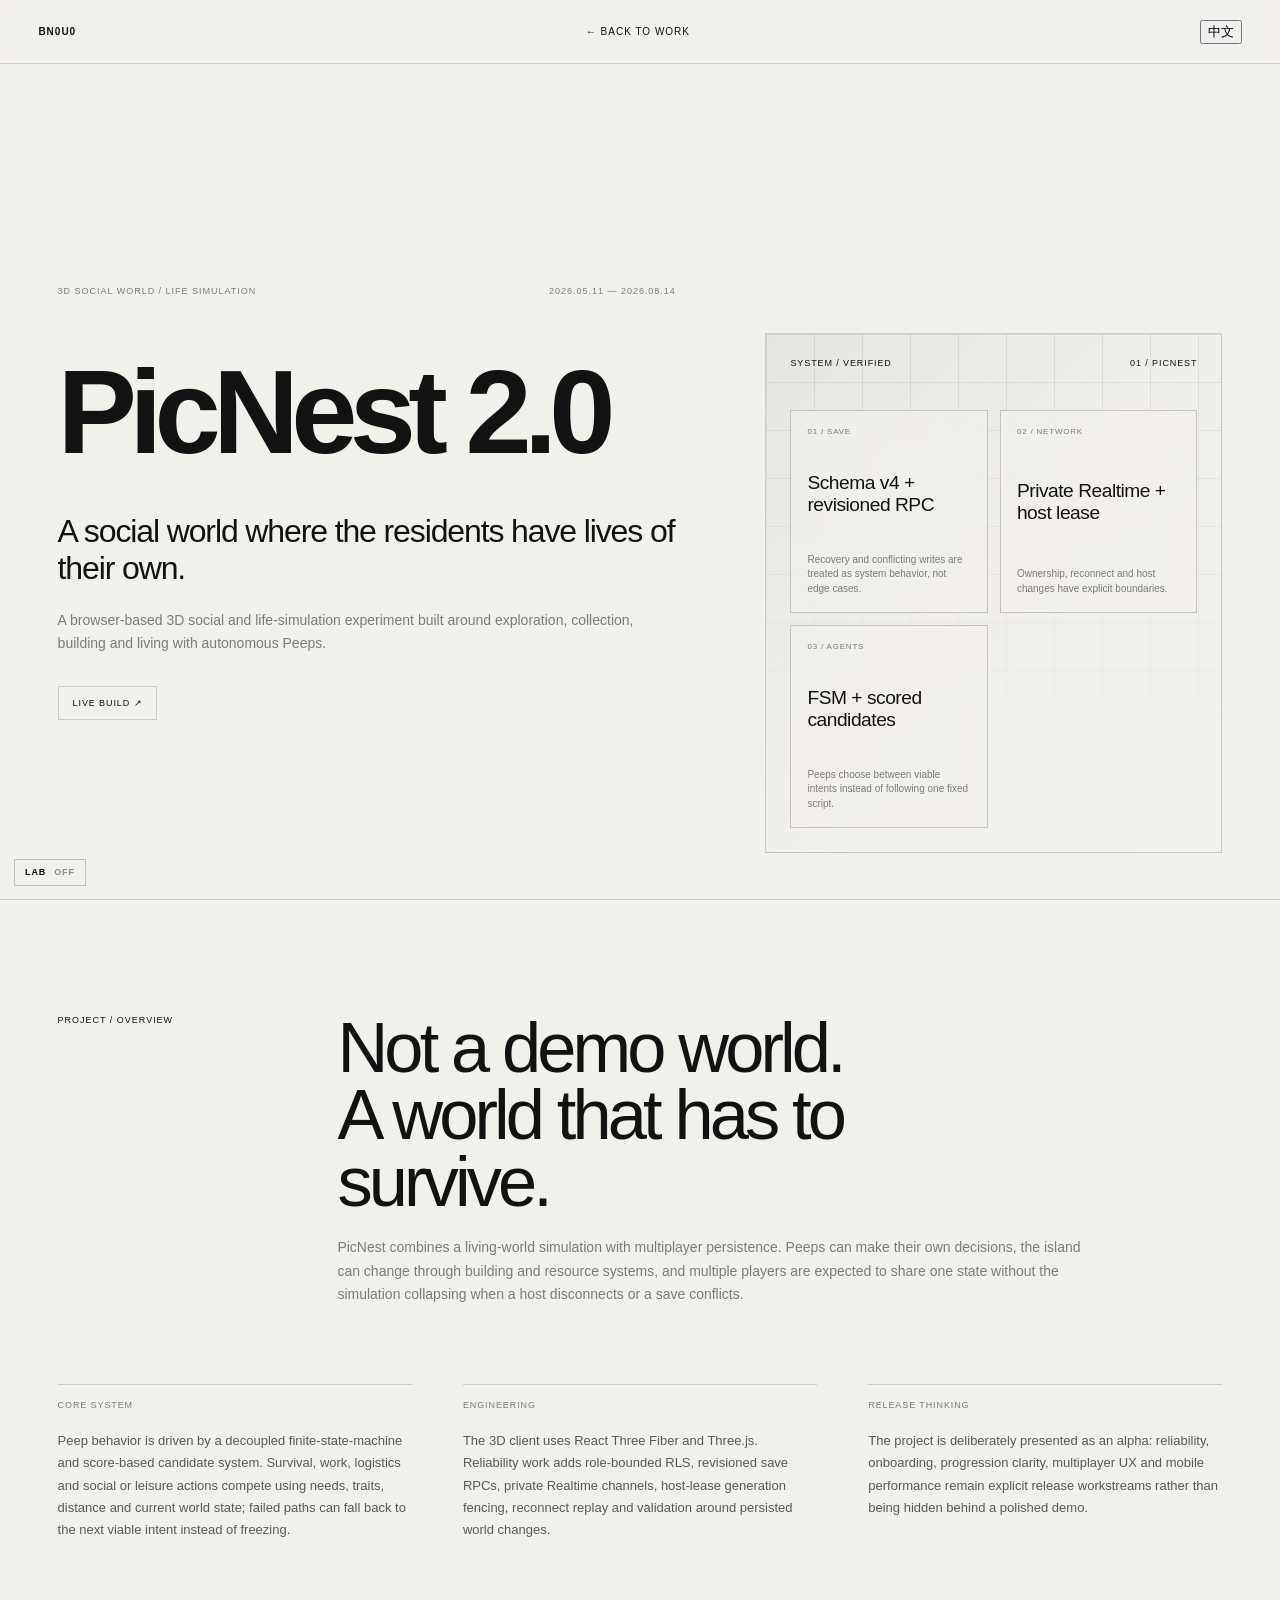
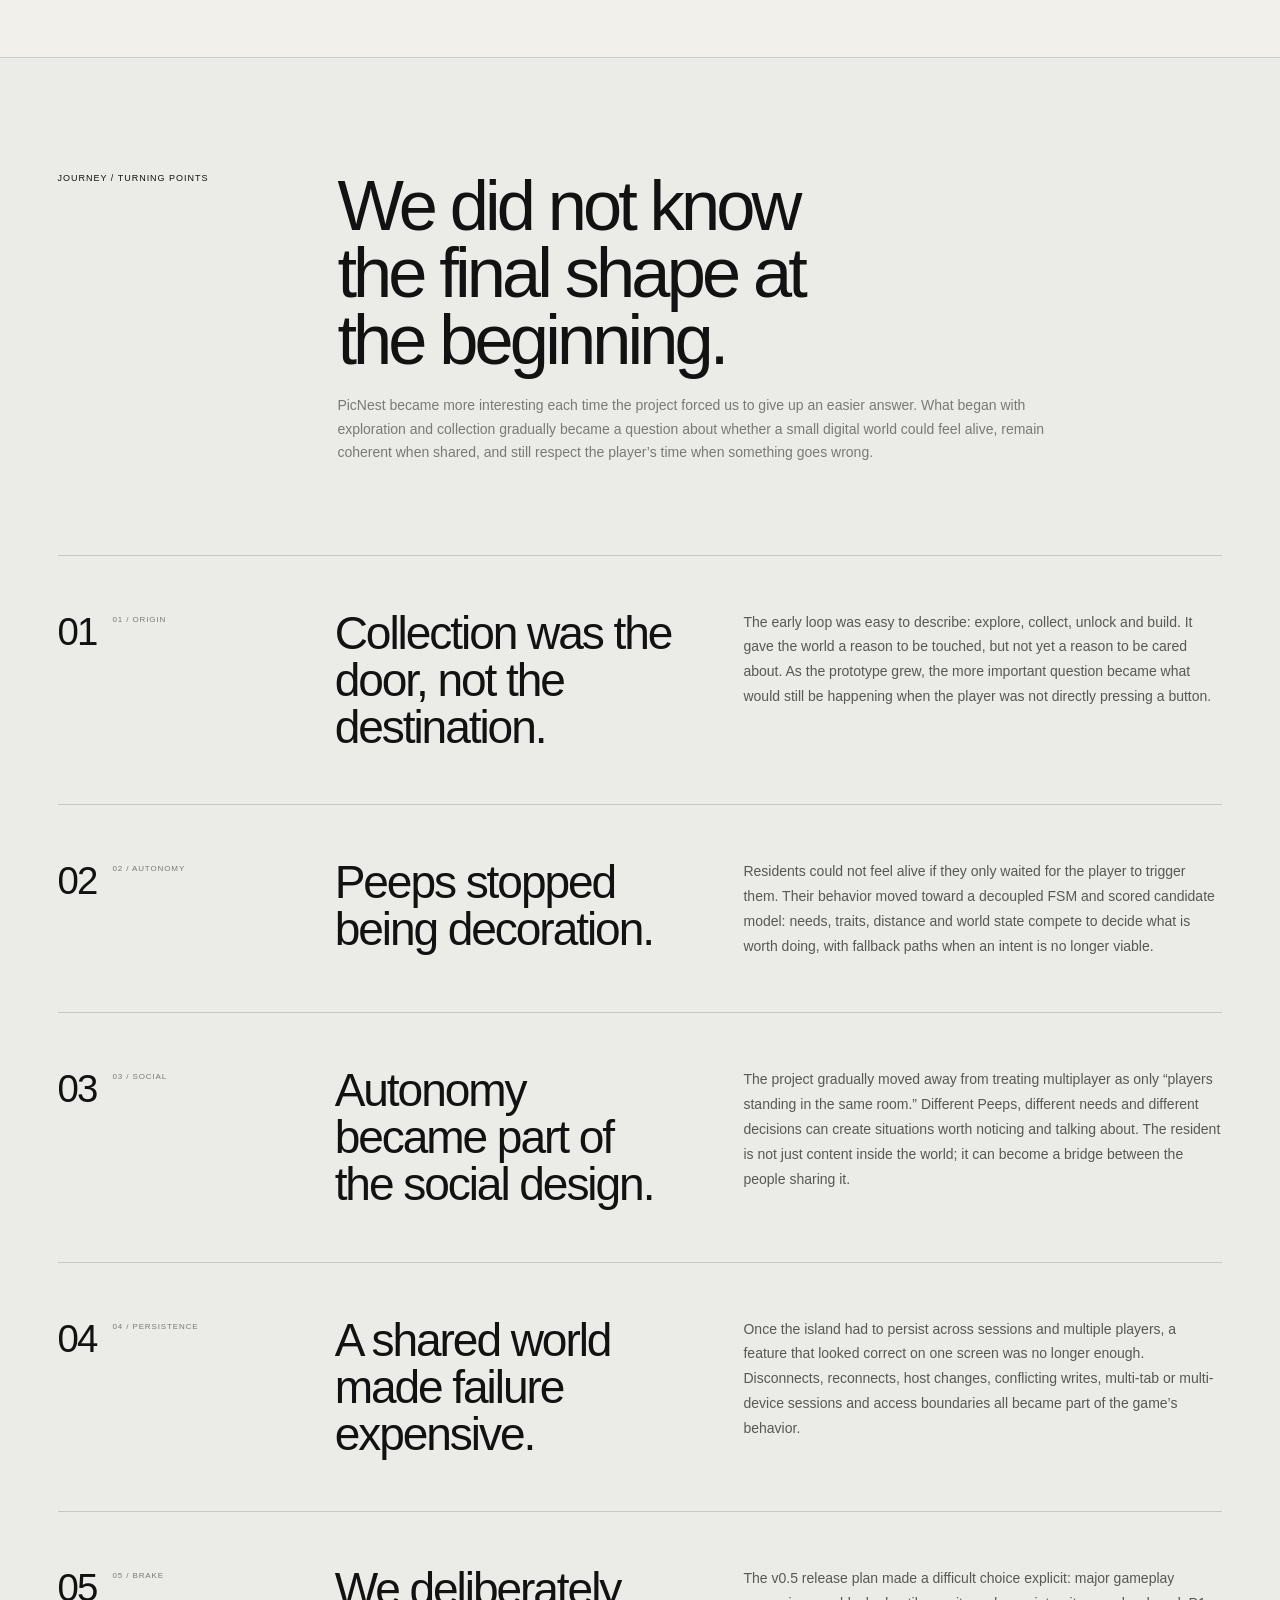
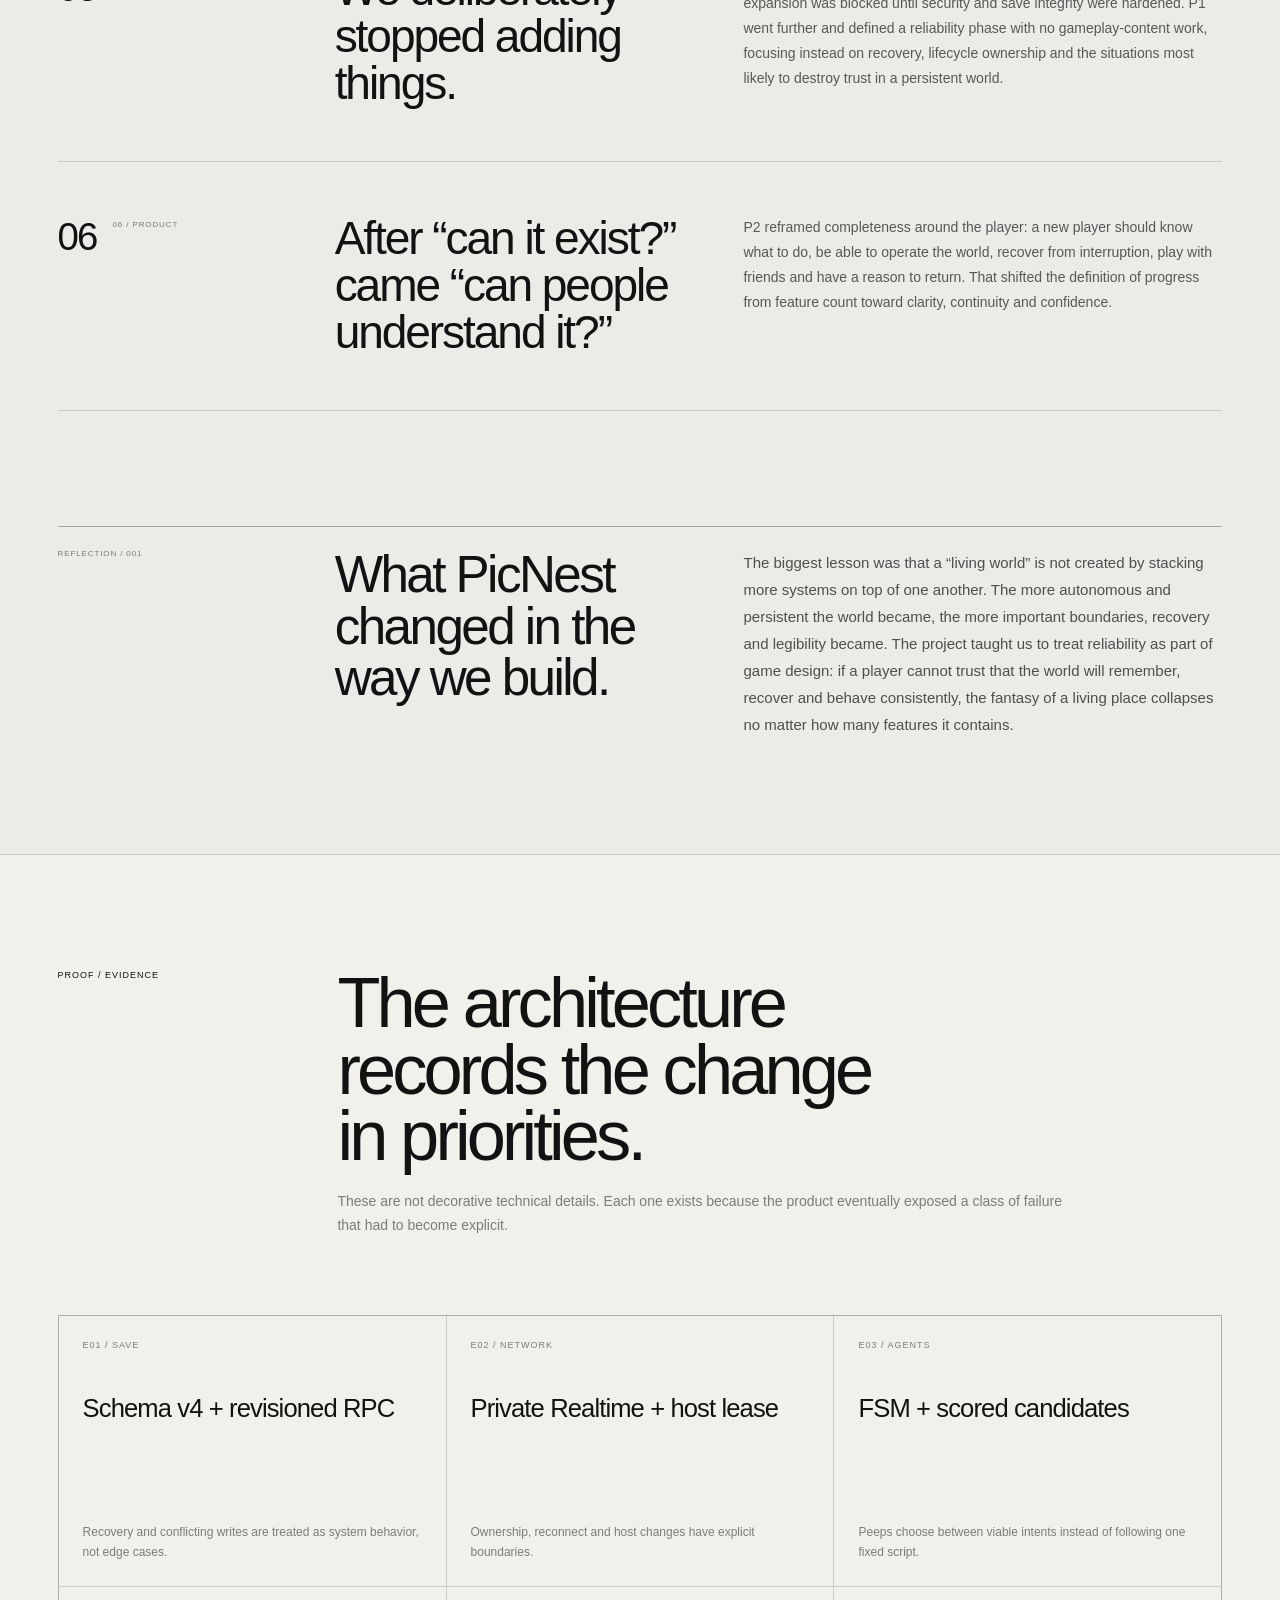
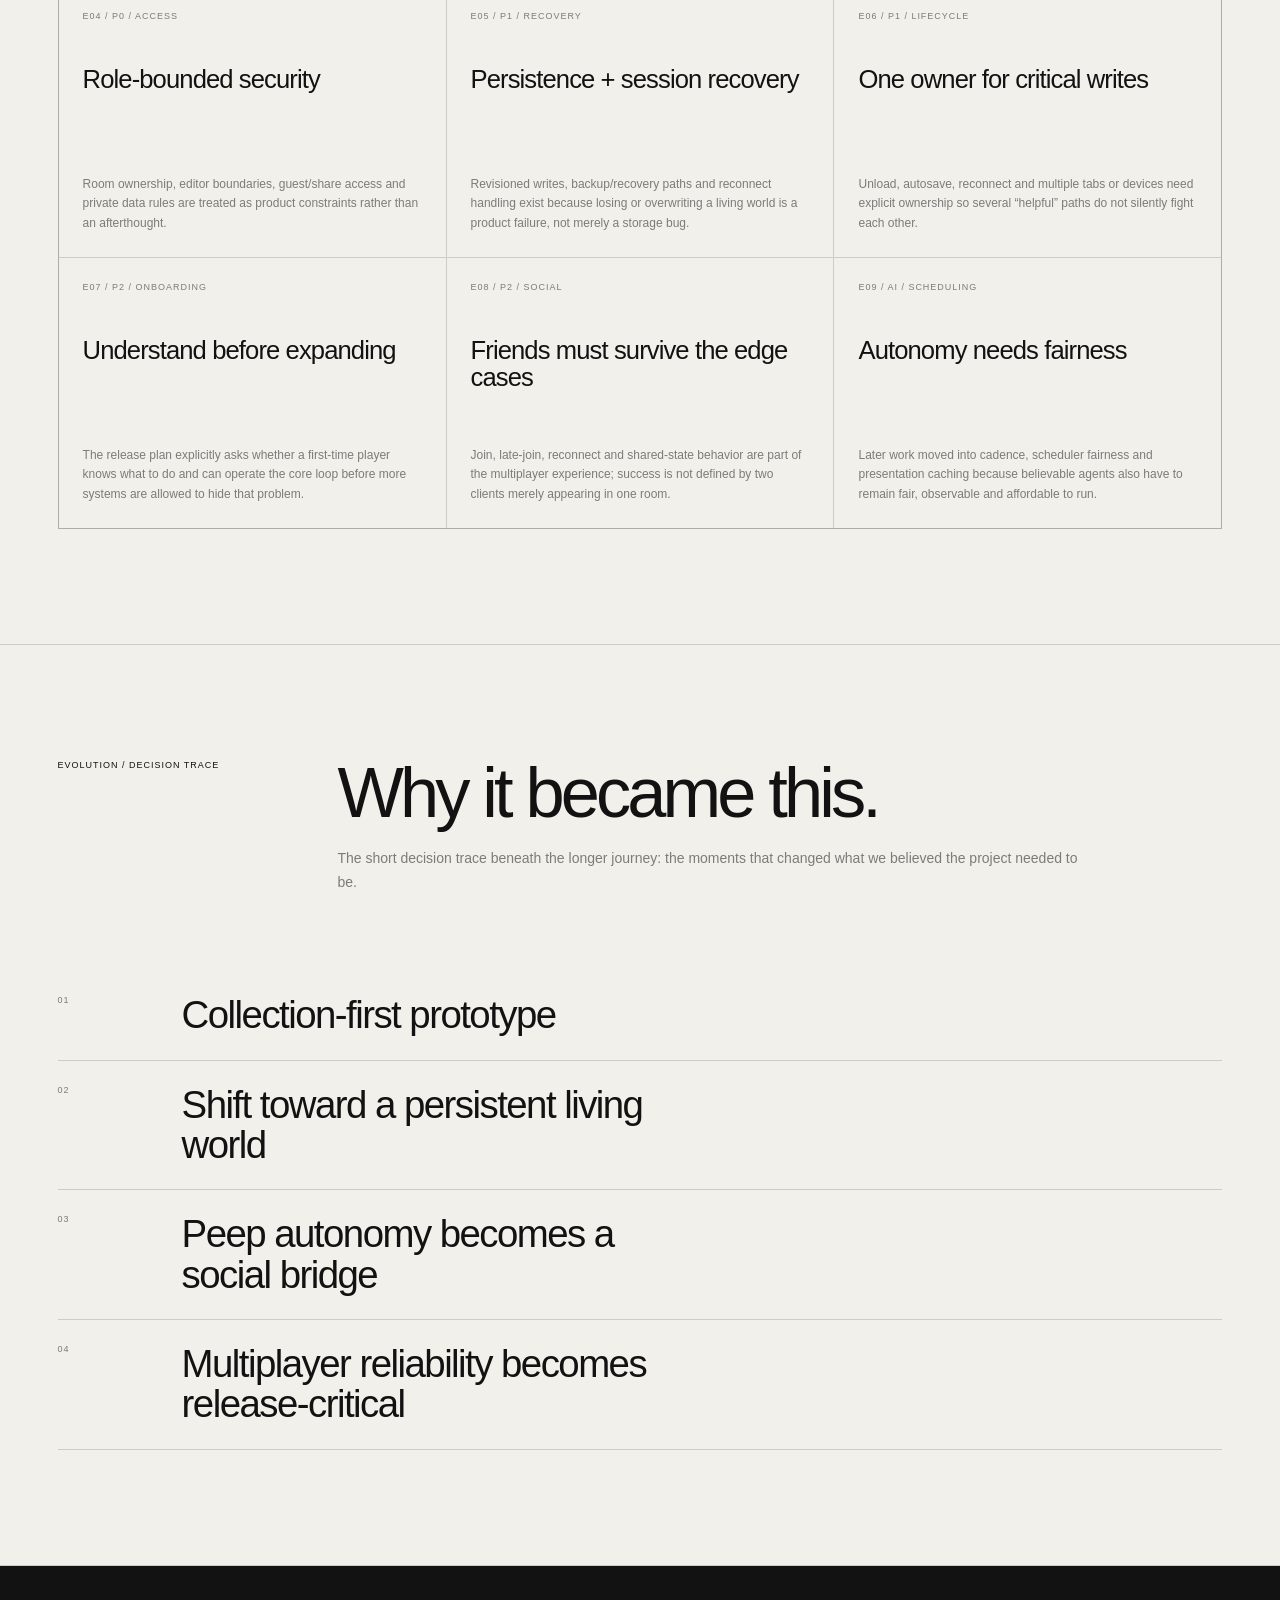
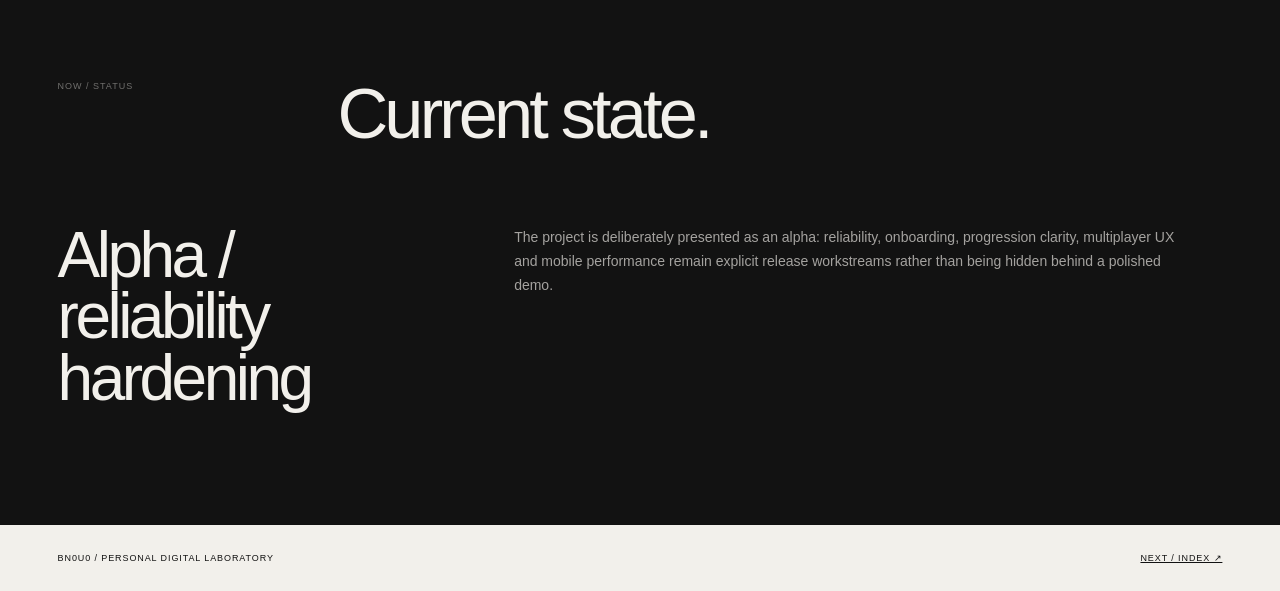
==== commit c0ad74c7: "Load PicNest case-specific editorial styles" ====
--- a/work/picnest.html
+++ b/work/picnest.html
@@ -13,6 +13,7 @@
   <meta property="og:url" content="https://personal-website-eta-navy-67.vercel.app/work/picnest" />
   <link rel="icon" type="image/svg+xml" href="/assets/favicon.svg" />
   <link rel="stylesheet" href="/styles/project-page.css" />
+  <link rel="stylesheet" href="/styles/picnest-case.css" />
   <link rel="stylesheet" href="/styles/lab-lens.css" />
   <script type="application/ld+json">{"@context":"https://schema.org","@type":"CreativeWork","name":"PicNest 2.0","creator":{"@type":"Person","name":"BN0U0"},"description":"The evolution of a collection prototype into a persistent 3D social world with autonomous Peeps and multiplayer reliability systems.","url":"https://personal-website-eta-navy-67.vercel.app/work/picnest"}</script>
 </head>
--- a/styles/picnest-case.css
+++ b/styles/picnest-case.css
@@ -0,0 +1,29 @@
+.case-journey{background:rgba(180,194,190,.10)}
+.case-journey__head{margin-bottom:clamp(52px,7vw,100px)}
+.journey-list{border-top:1px solid var(--line)}
+.journey-step{display:grid;grid-template-columns:minmax(128px,.24fr) 1fr;gap:clamp(26px,5vw,80px);padding:clamp(30px,4.2vw,62px) 0;border-bottom:1px solid var(--line)}
+.journey-step__index{display:flex;align-items:flex-start;gap:16px;padding-top:5px;color:var(--muted)}
+.journey-step__index span{font-size:clamp(24px,3vw,46px);line-height:.9;letter-spacing:-.05em;color:var(--ink)}
+.journey-step__index small{max-width:120px;font-size:8px;line-height:1.35;letter-spacing:.11em;text-transform:uppercase}
+.journey-step__copy{display:grid;grid-template-columns:minmax(220px,.72fr) minmax(260px,1fr);gap:clamp(28px,5vw,78px);align-items:start}
+.journey-step__copy h3{margin:0;max-width:16ch;font-size:clamp(26px,3.6vw,56px);line-height:1.02;letter-spacing:-.045em;font-weight:500}
+.journey-step__copy p{margin:0;max-width:760px;font-size:14px;line-height:1.78;color:rgba(18,18,18,.68)}
+.journey-reflection{margin-top:clamp(70px,9vw,140px);padding-top:22px;border-top:1px solid rgba(18,18,18,.32);display:grid;grid-template-columns:minmax(128px,.24fr) 1fr;gap:clamp(26px,5vw,80px)}
+.journey-reflection>span{font-size:8px;line-height:1.35;letter-spacing:.11em;text-transform:uppercase;color:var(--muted)}
+.journey-reflection>div{display:grid;grid-template-columns:minmax(220px,.72fr) minmax(260px,1fr);gap:clamp(28px,5vw,78px)}
+.journey-reflection h3{margin:0;max-width:16ch;font-size:clamp(28px,4vw,62px);line-height:1;letter-spacing:-.05em;font-weight:500}
+.journey-reflection p{margin:0;max-width:760px;font-size:15px;line-height:1.8;color:rgba(18,18,18,.72)}
+.case-journey[hidden]{display:none!important}
+
+@media(max-width:900px){
+  .journey-step,.journey-reflection{grid-template-columns:1fr}
+  .journey-step__index{justify-content:space-between}
+  .journey-step__copy,.journey-reflection>div{grid-template-columns:1fr}
+  .journey-step__copy h3,.journey-reflection h3{max-width:20ch}
+}
+
+@media(max-width:520px){
+  .journey-step{padding:34px 0}
+  .journey-step__index span{font-size:26px}
+  .journey-step__copy p,.journey-reflection p{font-size:13px;line-height:1.72}
+}
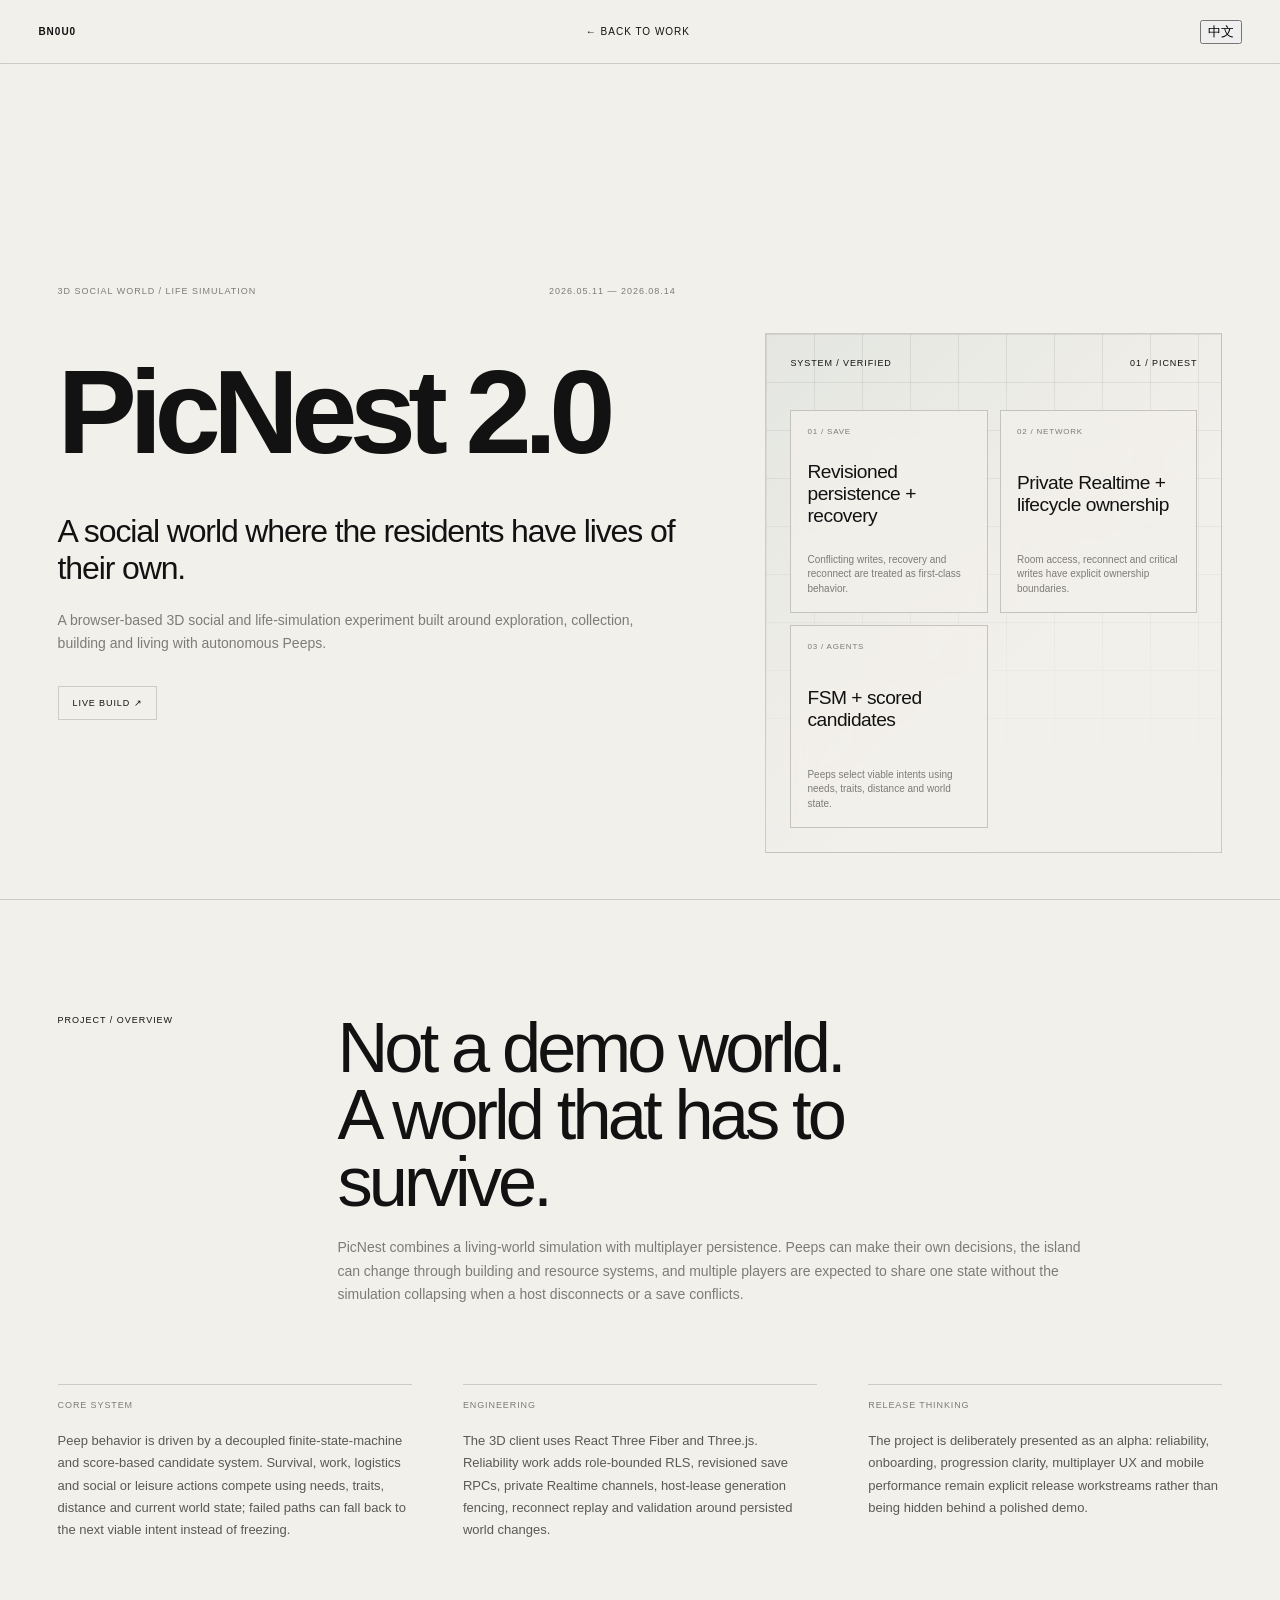
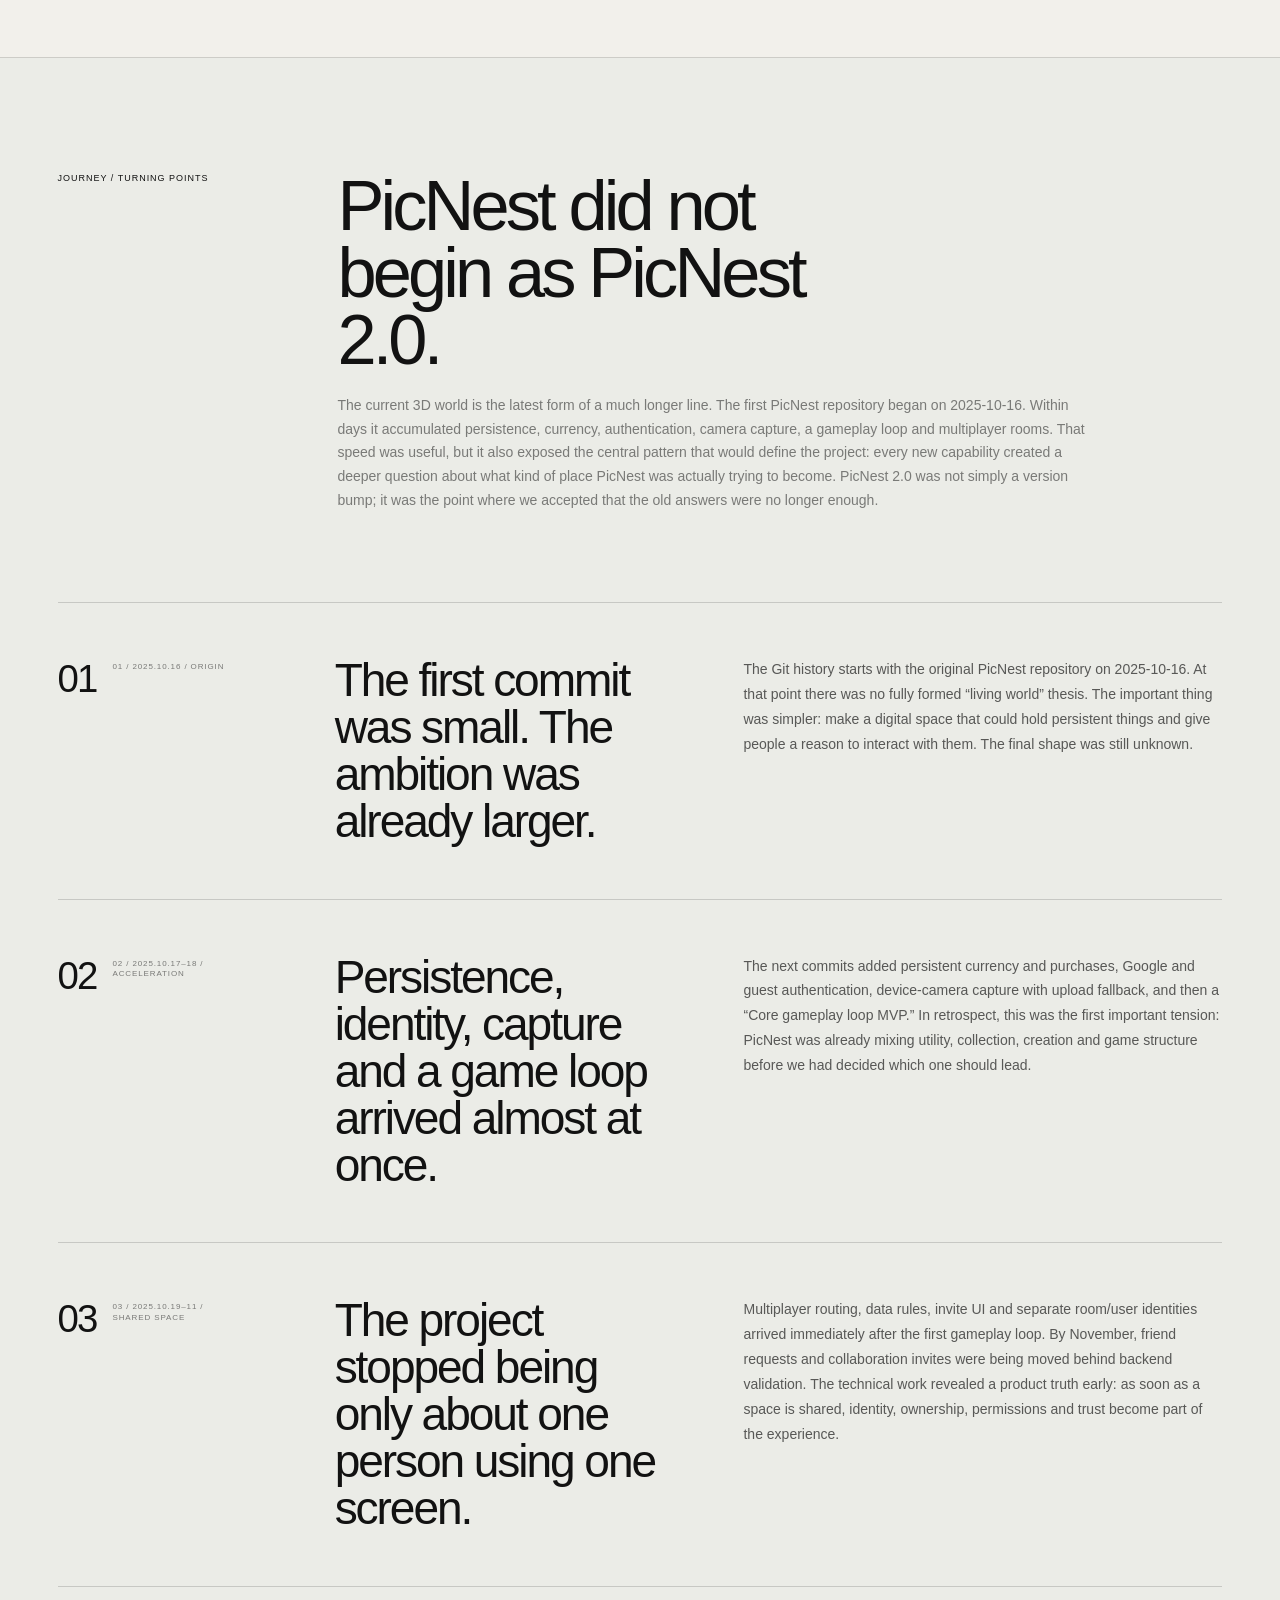
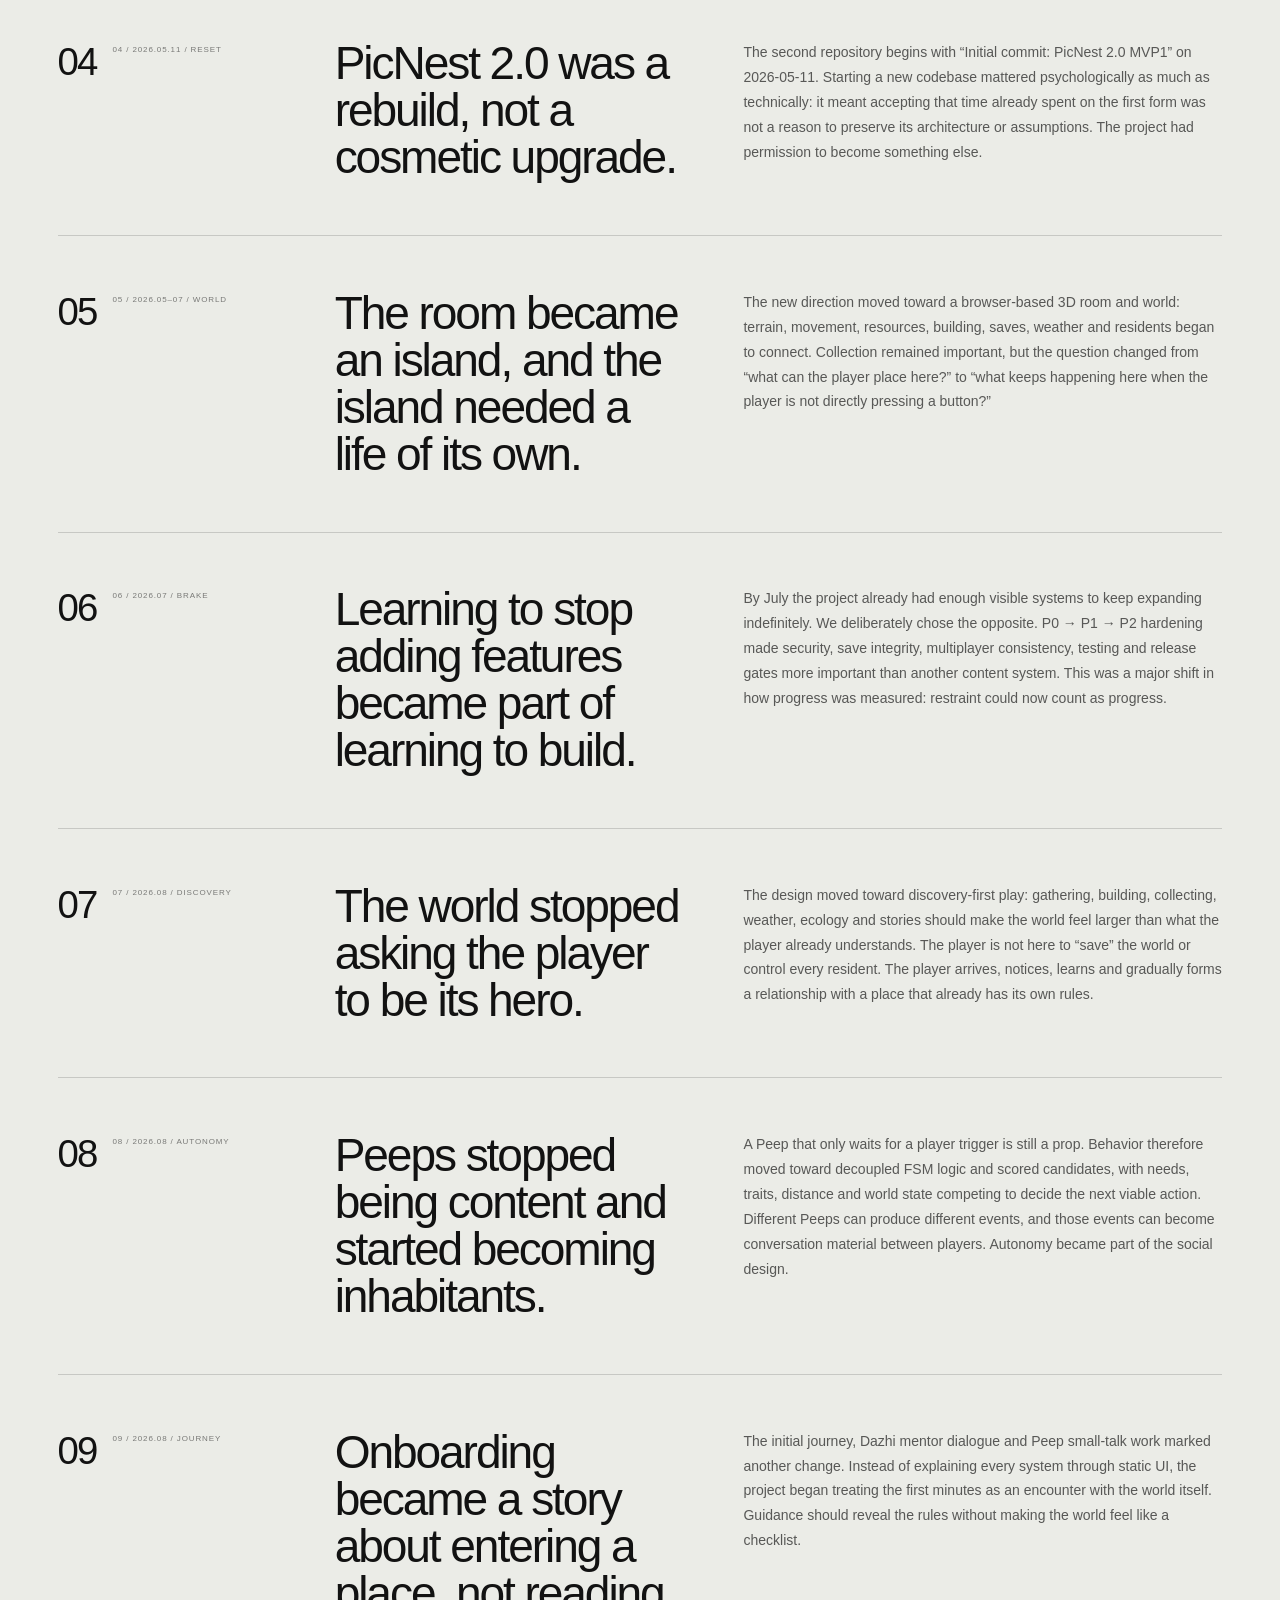
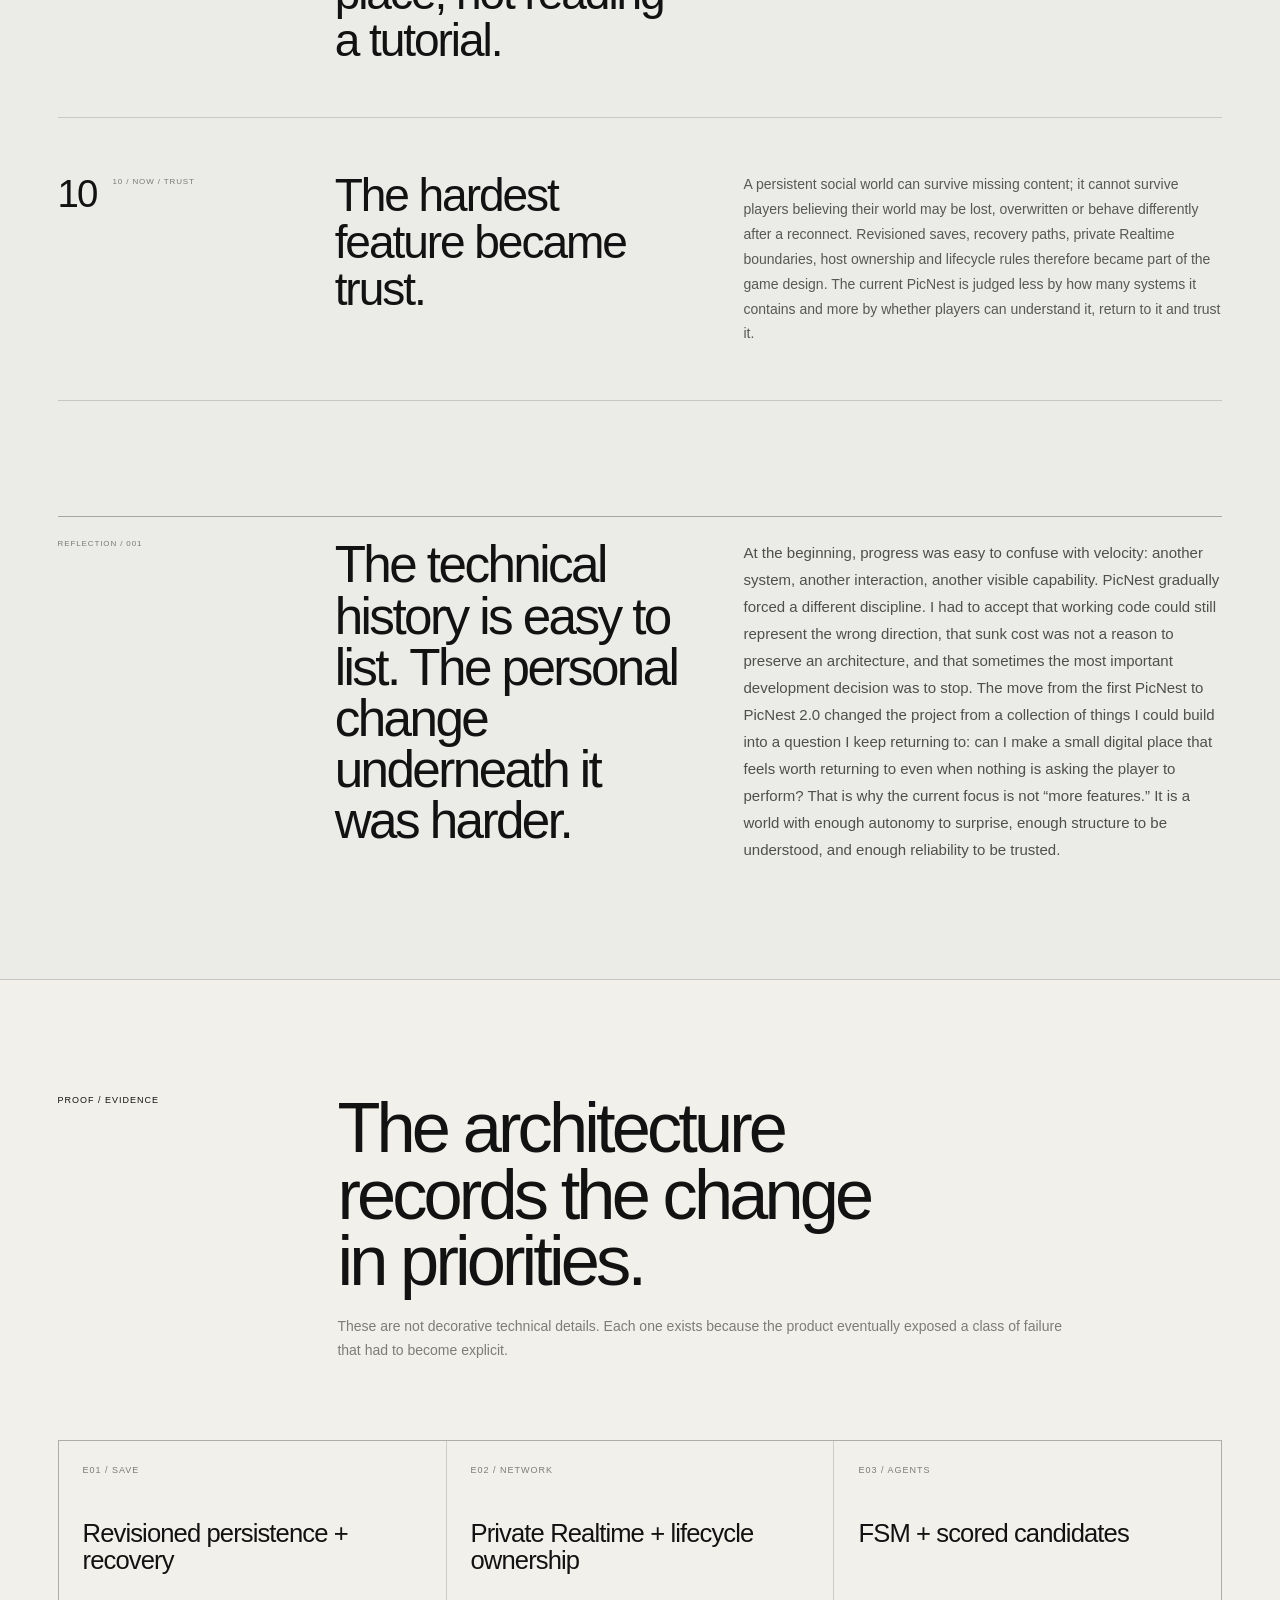
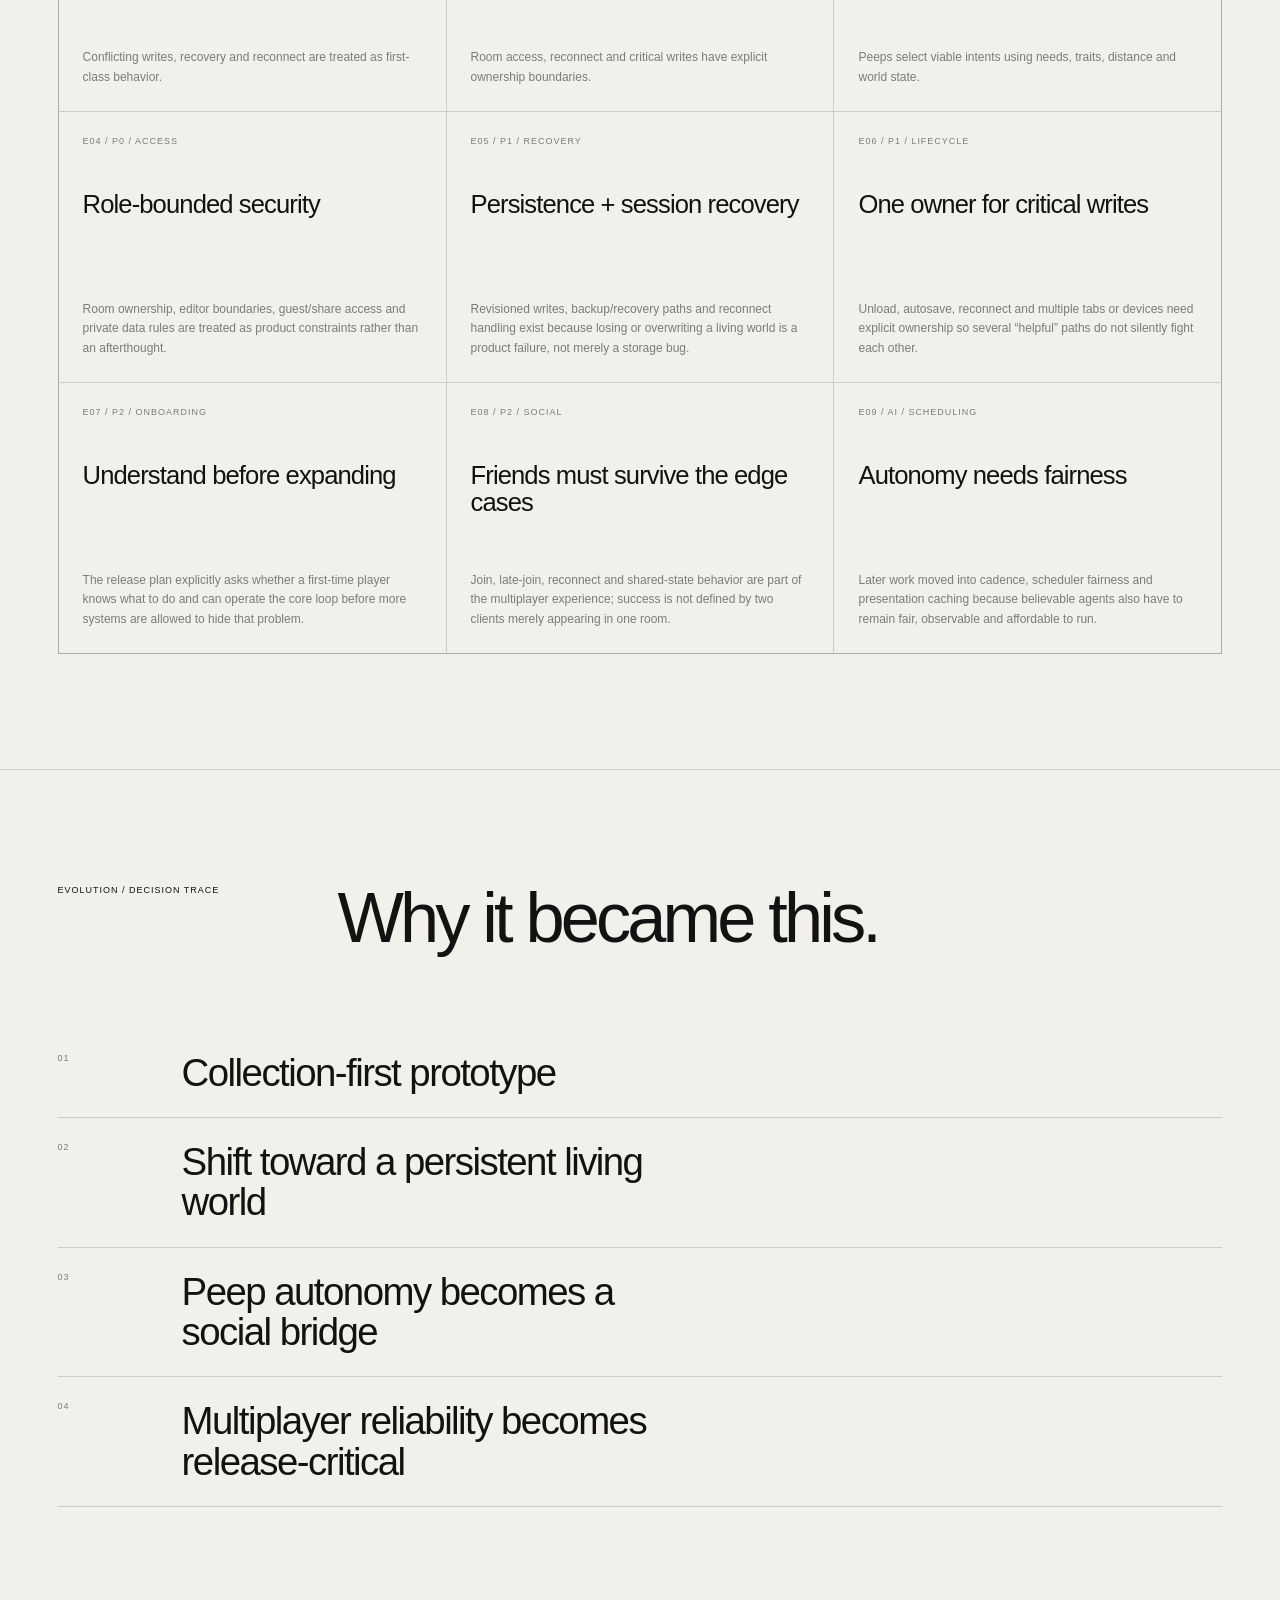
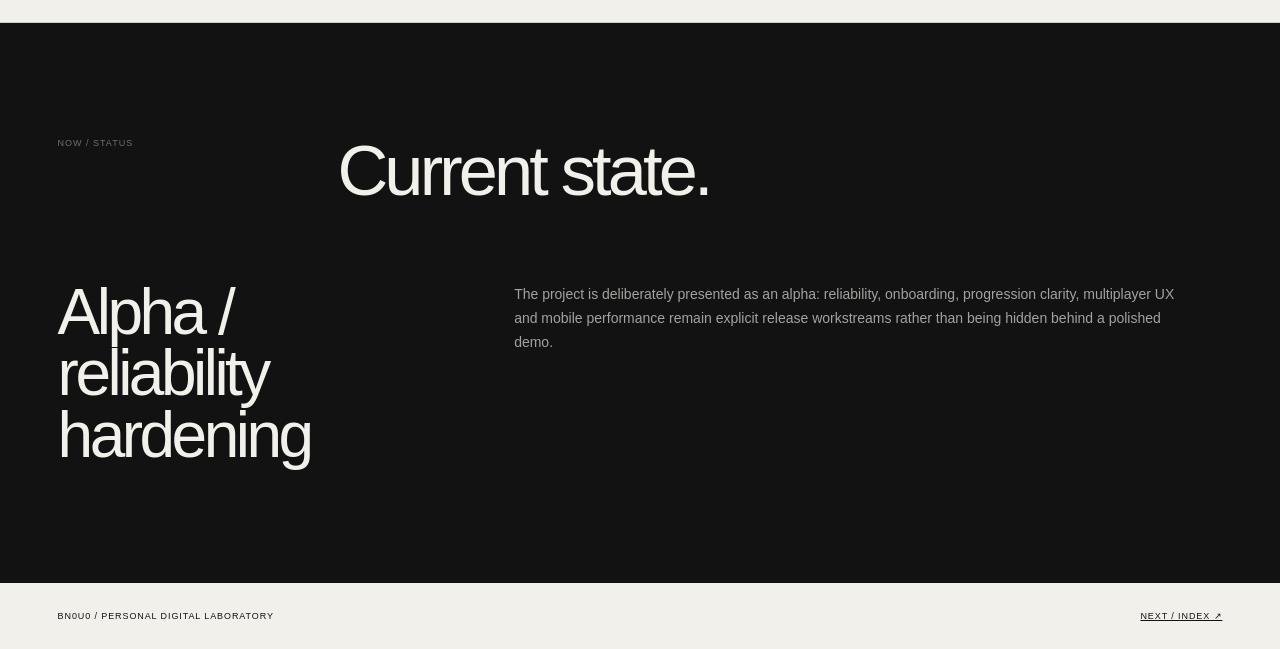
==== commit a968aa3a: "remove LAB lens from PicNest case page" ====
--- a/work/picnest.html
+++ b/work/picnest.html
@@ -1,98 +1,2 @@
 <!doctype html>
-<html lang="en">
-<head>
-  <meta charset="UTF-8" />
-  <meta name="viewport" content="width=device-width,initial-scale=1" />
-  <meta name="theme-color" content="#f2f0eb" />
-  <title>PicNest 2.0 — BN0U0</title>
-  <meta name="description" content="PicNest 2.0 — the evolution of a collection prototype into a persistent 3D social world with autonomous Peeps, multiplayer reliability and explicit release gates." />
-  <link rel="canonical" href="https://personal-website-eta-navy-67.vercel.app/work/picnest" />
-  <meta property="og:type" content="article" />
-  <meta property="og:title" content="PicNest 2.0 — BN0U0" />
-  <meta property="og:description" content="How a collection prototype became a persistent living world — and why reliability eventually became part of the game design." />
-  <meta property="og:url" content="https://personal-website-eta-navy-67.vercel.app/work/picnest" />
-  <link rel="icon" type="image/svg+xml" href="/assets/favicon.svg" />
-  <link rel="stylesheet" href="/styles/project-page.css" />
-  <link rel="stylesheet" href="/styles/picnest-case.css" />
-  <link rel="stylesheet" href="/styles/lab-lens.css" />
-  <script type="application/ld+json">{"@context":"https://schema.org","@type":"CreativeWork","name":"PicNest 2.0","creator":{"@type":"Person","name":"BN0U0"},"description":"The evolution of a collection prototype into a persistent 3D social world with autonomous Peeps and multiplayer reliability systems.","url":"https://personal-website-eta-navy-67.vercel.app/work/picnest"}</script>
-</head>
-<body data-project-page="picnest">
-  <header class="case-header">
-    <a class="case-header__brand" href="/">BN0U0</a>
-    <a class="case-back" href="/#work">← Back to work</a>
-    <button class="lang-toggle" type="button">中文</button>
-  </header>
-
-  <main class="case-main">
-    <section class="case-hero">
-      <div class="case-hero__copy">
-        <div class="case-kicker"><span class="case-kicker__type">3D social world / Life simulation</span><span class="case-period">2026.05.11 — 2026.08.14</span></div>
-        <h1 class="case-title">PicNest 2.0</h1>
-        <p class="case-headline">A social world where the residents have lives of their own.</p>
-        <p class="case-description">A browser-based 3D social and life-simulation experiment built around exploration, collection, building and living with autonomous Peeps.</p>
-        <div class="case-actions"><a href="https://picnest-2-0.vercel.app" target="_blank" rel="noopener noreferrer">LIVE BUILD ↗</a></div>
-      </div>
-      <div class="case-system">
-        <div class="case-system__head"><span class="case-system__label">SYSTEM / VERIFIED</span><span>01 / PICNEST</span></div>
-        <div class="case-system__nodes">
-          <article class="system-node"><span>01 / SAVE</span><strong>Revisioned persistence</strong><p>Recovery and conflicting writes are treated as system behavior.</p></article>
-          <article class="system-node"><span>02 / NETWORK</span><strong>Private Realtime + host lease</strong><p>Ownership, reconnect and host changes have explicit boundaries.</p></article>
-          <article class="system-node"><span>03 / AGENTS</span><strong>FSM + scored candidates</strong><p>Peeps choose between viable intents instead of one fixed script.</p></article>
-        </div>
-      </div>
-    </section>
-
-    <section class="case-section">
-      <div class="section-head">
-        <span class="section-kicker" data-section-label="overview">PROJECT / OVERVIEW</span>
-        <div><h2>Not a demo world. A world that has to survive.</h2><p class="overview-copy">PicNest combines a living-world simulation with multiplayer persistence. Peeps can make their own decisions, the island can change through building and resource systems, and multiple players are expected to share one state without the simulation collapsing when a host disconnects or a save conflicts.</p></div>
-      </div>
-      <div class="story-grid">
-        <article><h3>Core system</h3><p class="core-copy">Peep behavior is driven by a decoupled FSM and score-based candidate system.</p></article>
-        <article><h3>Engineering</h3><p class="engineering-copy">The client uses React Three Fiber and Three.js with revisioned persistence and private realtime boundaries.</p></article>
-        <article><h3>Release thinking</h3><p class="status-copy">Reliability, onboarding, progression clarity and mobile performance remain explicit alpha workstreams.</p></article>
-      </div>
-    </section>
-
-    <section class="case-section case-journey">
-      <div class="section-head case-journey__head">
-        <span class="section-kicker journey-label">JOURNEY / TURNING POINTS</span>
-        <div><h2 class="journey-title">We did not know the final shape at the beginning.</h2><p class="journey-intro">PicNest became more interesting each time the project forced us to give up an easier answer.</p></div>
-      </div>
-      <div class="journey-list"></div>
-      <div class="journey-reflection">
-        <span>REFLECTION / 001</span>
-        <div><h3 class="journey-reflection__title">What PicNest changed in the way we build.</h3><p class="journey-reflection__copy">A living world is not created by stacking more systems on top of one another.</p></div>
-      </div>
-    </section>
-
-    <section class="case-section">
-      <div class="section-head">
-        <span class="section-kicker" data-section-label="evidence">PROOF / EVIDENCE</span>
-        <div><h2 class="evidence-title">The architecture records the change in priorities.</h2><p class="evidence-intro">Concrete system constraints produced by real classes of failure.</p></div>
-      </div>
-      <div class="evidence-grid"></div>
-    </section>
-
-    <section class="case-section">
-      <div class="section-head">
-        <span class="section-kicker" data-section-label="decision">EVOLUTION / DECISION TRACE</span>
-        <div><h2>Why it became this.</h2><p>The short decision trace beneath the longer journey: the moments that changed what we believed the project needed to be.</p></div>
-      </div>
-      <ol class="decision-list"></ol>
-    </section>
-
-    <section class="case-section case-status">
-      <div class="section-head"><span class="section-kicker" data-section-label="status">NOW / STATUS</span><div><h2>Current state.</h2></div></div>
-      <div class="status-grid"><strong class="status-title">Alpha / reliability hardening</strong><p class="status-copy">Reliability, onboarding, progression clarity, multiplayer UX and mobile performance remain explicit release workstreams.</p></div>
-    </section>
-  </main>
-
-  <footer class="case-footer"><span>BN0U0 / PERSONAL DIGITAL LABORATORY</span><a href="/#work">NEXT / INDEX ↗</a></footer>
-  <script src="/data/projects.js"></script>
-  <script src="/data/picnest-case.js"></script>
-  <script src="/scripts/project-page.js"></script>
-  <script src="/scripts/lab-lens.js"></script>
-</body>
-</html>+<html lang="en"><head><meta charset="UTF-8"/><meta name="viewport" content="width=device-width,initial-scale=1"/><meta name="theme-color" content="#f2f0eb"/><title>PicNest 2.0 — BN0U0</title><meta name="description" content="PicNest 2.0 — the evolution of a collection prototype into a persistent 3D social world with autonomous Peeps, multiplayer reliability and explicit release gates."/><link rel="canonical" href="https://personal-website-eta-navy-67.vercel.app/work/picnest"/><link rel="icon" type="image/svg+xml" href="/assets/favicon.svg"/><link rel="stylesheet" href="/styles/project-page.css"/><link rel="stylesheet" href="/styles/picnest-case.css"/></head><body data-project-page="picnest"><header class="case-header"><a class="case-header__brand" href="/">BN0U0</a><a class="case-back" href="/#work">← Back to work</a><button class="lang-toggle" type="button">中文</button></header><main class="case-main"><section class="case-hero"><div class="case-hero__copy"><div class="case-kicker"><span class="case-kicker__type">3D social world / Life simulation</span><span class="case-period">2026.05.11 — 2026.08.14</span></div><h1 class="case-title">PicNest 2.0</h1><p class="case-headline">A social world where the residents have lives of their own.</p><p class="case-description">A browser-based 3D social and life-simulation experiment built around exploration, collection, building and living with autonomous Peeps.</p><div class="case-actions"><a href="https://picnest-2-0.vercel.app" target="_blank" rel="noopener noreferrer">LIVE BUILD ↗</a></div></div><div class="case-system"><div class="case-system__head"><span class="case-system__label">SYSTEM / VERIFIED</span><span>01 / PICNEST</span></div><div class="case-system__nodes"></div></div></section><section class="case-section"><div class="section-head"><span class="section-kicker" data-section-label="overview">PROJECT / OVERVIEW</span><div><h2>Not a demo world. A world that has to survive.</h2><p class="overview-copy"></p></div></div><div class="story-grid"><article><h3>Core system</h3><p class="core-copy"></p></article><article><h3>Engineering</h3><p class="engineering-copy"></p></article><article><h3>Release thinking</h3><p class="status-copy"></p></article></div></section><section class="case-section case-journey"><div class="section-head case-journey__head"><span class="section-kicker journey-label">JOURNEY / TURNING POINTS</span><div><h2 class="journey-title"></h2><p class="journey-intro"></p></div></div><div class="journey-list"></div><div class="journey-reflection"><span>REFLECTION / 001</span><div><h3 class="journey-reflection__title"></h3><p class="journey-reflection__copy"></p></div></div></section><section class="case-section"><div class="section-head"><span class="section-kicker" data-section-label="evidence">PROOF / EVIDENCE</span><div><h2 class="evidence-title"></h2><p class="evidence-intro"></p></div></div><div class="evidence-grid"></div></section><section class="case-section"><div class="section-head"><span class="section-kicker" data-section-label="decision">EVOLUTION / DECISION TRACE</span><div><h2>Why it became this.</h2></div></div><ol class="decision-list"></ol></section><section class="case-section case-status"><div class="section-head"><span class="section-kicker" data-section-label="status">NOW / STATUS</span><div><h2>Current state.</h2></div></div><div class="status-grid"><strong class="status-title"></strong><p class="status-copy"></p></div></section></main><footer class="case-footer"><span>BN0U0 / PERSONAL DIGITAL LABORATORY</span><a href="/#work">NEXT / INDEX ↗</a></footer><script src="/data/projects.js"></script><script src="/data/picnest-case.js"></script><script src="/scripts/project-page.js"></script></body></html>
--- a/styles/picnest-case.css
+++ b/styles/picnest-case.css
@@ -15,15 +15,139 @@
 .journey-reflection p{margin:0;max-width:760px;font-size:15px;line-height:1.8;color:rgba(18,18,18,.72)}
 .case-journey[hidden]{display:none!important}
 
+/* Homepage project overlay: same narrative, compressed into the existing dark case-study surface. */
+.project-detail[data-project="picnest"] .detail-journey{
+  margin-top:clamp(18px,2vw,30px);
+  padding-top:clamp(28px,3.6vw,52px);
+  border-top:1px solid rgba(242,240,235,.18);
+}
+.project-detail[data-project="picnest"] .detail-journey__intro{
+  display:grid;
+  grid-template-columns:minmax(220px,.72fr) minmax(280px,1fr);
+  gap:clamp(26px,5vw,72px);
+  margin:clamp(26px,3.4vw,48px) 0 clamp(34px,4.8vw,70px);
+}
+.project-detail[data-project="picnest"] .detail-journey__intro h3{
+  margin:0;
+  max-width:16ch;
+  color:rgba(242,240,235,.96);
+  font-size:clamp(28px,3.8vw,58px);
+  line-height:1.02;
+  letter-spacing:-.045em;
+  font-weight:500;
+}
+.project-detail[data-project="picnest"] .detail-journey__intro p{
+  margin:0;
+  max-width:720px;
+  color:rgba(242,240,235,.66);
+  font-size:14px;
+  line-height:1.78;
+}
+.project-detail[data-project="picnest"] .detail-journey__list{
+  border-top:1px solid rgba(242,240,235,.15);
+}
+.project-detail[data-project="picnest"] .detail-journey-step{
+  display:grid;
+  grid-template-columns:minmax(120px,.22fr) 1fr;
+  gap:clamp(24px,4vw,60px);
+  padding:clamp(28px,3.4vw,48px) 0;
+  border-bottom:1px solid rgba(242,240,235,.12);
+}
+.project-detail[data-project="picnest"] .detail-journey-step>div:first-child{
+  display:flex;
+  gap:14px;
+  align-items:flex-start;
+  color:rgba(242,240,235,.34);
+}
+.project-detail[data-project="picnest"] .detail-journey-step>div:first-child>span{
+  color:rgba(242,240,235,.88);
+  font-size:clamp(20px,2.4vw,34px);
+  line-height:.95;
+  letter-spacing:-.04em;
+}
+.project-detail[data-project="picnest"] .detail-journey-step small{
+  max-width:112px;
+  font-size:8px;
+  line-height:1.4;
+  letter-spacing:.1em;
+  text-transform:uppercase;
+}
+.project-detail[data-project="picnest"] .detail-journey-step>div:last-child{
+  display:grid;
+  grid-template-columns:minmax(200px,.72fr) minmax(260px,1fr);
+  gap:clamp(24px,4vw,60px);
+}
+.project-detail[data-project="picnest"] .detail-journey-step strong{
+  max-width:18ch;
+  color:rgba(242,240,235,.9);
+  font-size:clamp(20px,2.1vw,32px);
+  line-height:1.08;
+  letter-spacing:-.035em;
+  font-weight:500;
+}
+.project-detail[data-project="picnest"] .detail-journey-step p{
+  margin:0;
+  color:rgba(242,240,235,.6);
+  font-size:12px;
+  line-height:1.75;
+}
+.project-detail[data-project="picnest"] .detail-journey__reflection{
+  display:grid;
+  grid-template-columns:minmax(120px,.22fr) 1fr;
+  gap:clamp(24px,4vw,60px);
+  margin-top:clamp(44px,5vw,74px);
+  padding-top:20px;
+  border-top:1px solid rgba(242,240,235,.28);
+}
+.project-detail[data-project="picnest"] .detail-journey__reflection>span{
+  color:rgba(242,240,235,.34);
+  font-size:8px;
+  line-height:1.4;
+  letter-spacing:.1em;
+}
+.project-detail[data-project="picnest"] .detail-journey__reflection>div{
+  display:grid;
+  grid-template-columns:minmax(200px,.72fr) minmax(260px,1fr);
+  gap:clamp(24px,4vw,60px);
+}
+.project-detail[data-project="picnest"] .detail-journey__reflection strong{
+  max-width:18ch;
+  color:rgba(242,240,235,.94);
+  font-size:clamp(22px,2.5vw,38px);
+  line-height:1.06;
+  letter-spacing:-.04em;
+  font-weight:500;
+}
+.project-detail[data-project="picnest"] .detail-journey__reflection p,
+.project-detail[data-project="picnest"] .detail-evidence-intro{
+  margin:0;
+  max-width:740px;
+  color:rgba(242,240,235,.64);
+  font-size:12px;
+  line-height:1.78;
+}
+.project-detail[data-project="picnest"] .detail-evidence-intro{
+  margin:24px 0 8px;
+}
+
 @media(max-width:900px){
   .journey-step,.journey-reflection{grid-template-columns:1fr}
   .journey-step__index{justify-content:space-between}
   .journey-step__copy,.journey-reflection>div{grid-template-columns:1fr}
   .journey-step__copy h3,.journey-reflection h3{max-width:20ch}
+  .project-detail[data-project="picnest"] .detail-journey__intro,
+  .project-detail[data-project="picnest"] .detail-journey-step,
+  .project-detail[data-project="picnest"] .detail-journey__reflection{grid-template-columns:1fr}
+  .project-detail[data-project="picnest"] .detail-journey-step>div:last-child,
+  .project-detail[data-project="picnest"] .detail-journey__reflection>div{grid-template-columns:1fr}
 }
 
 @media(max-width:520px){
   .journey-step{padding:34px 0}
   .journey-step__index span{font-size:26px}
   .journey-step__copy p,.journey-reflection p{font-size:13px;line-height:1.72}
+  .project-detail[data-project="picnest"] .detail-journey__intro{margin-bottom:38px}
+  .project-detail[data-project="picnest"] .detail-journey-step{padding:30px 0}
+  .project-detail[data-project="picnest"] .detail-journey-step p,
+  .project-detail[data-project="picnest"] .detail-journey__reflection p{font-size:12px;line-height:1.7}
 }
